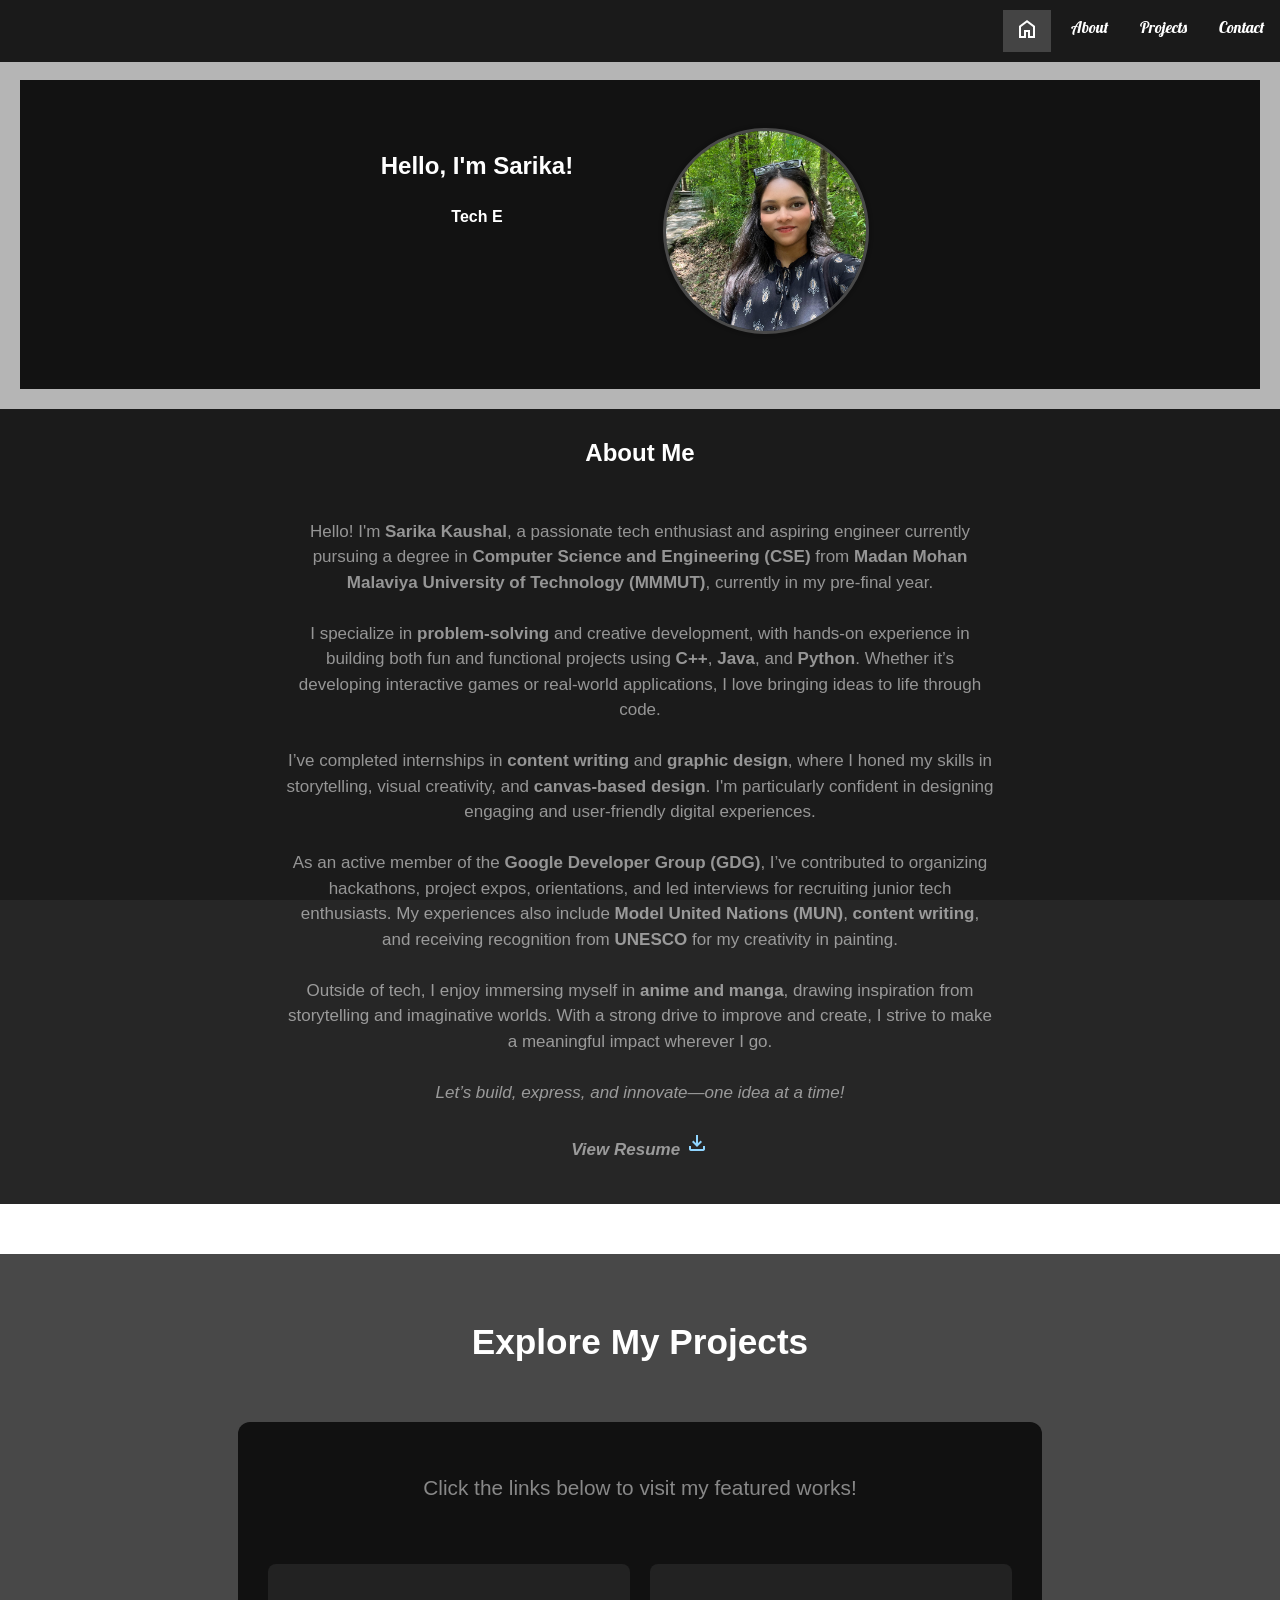
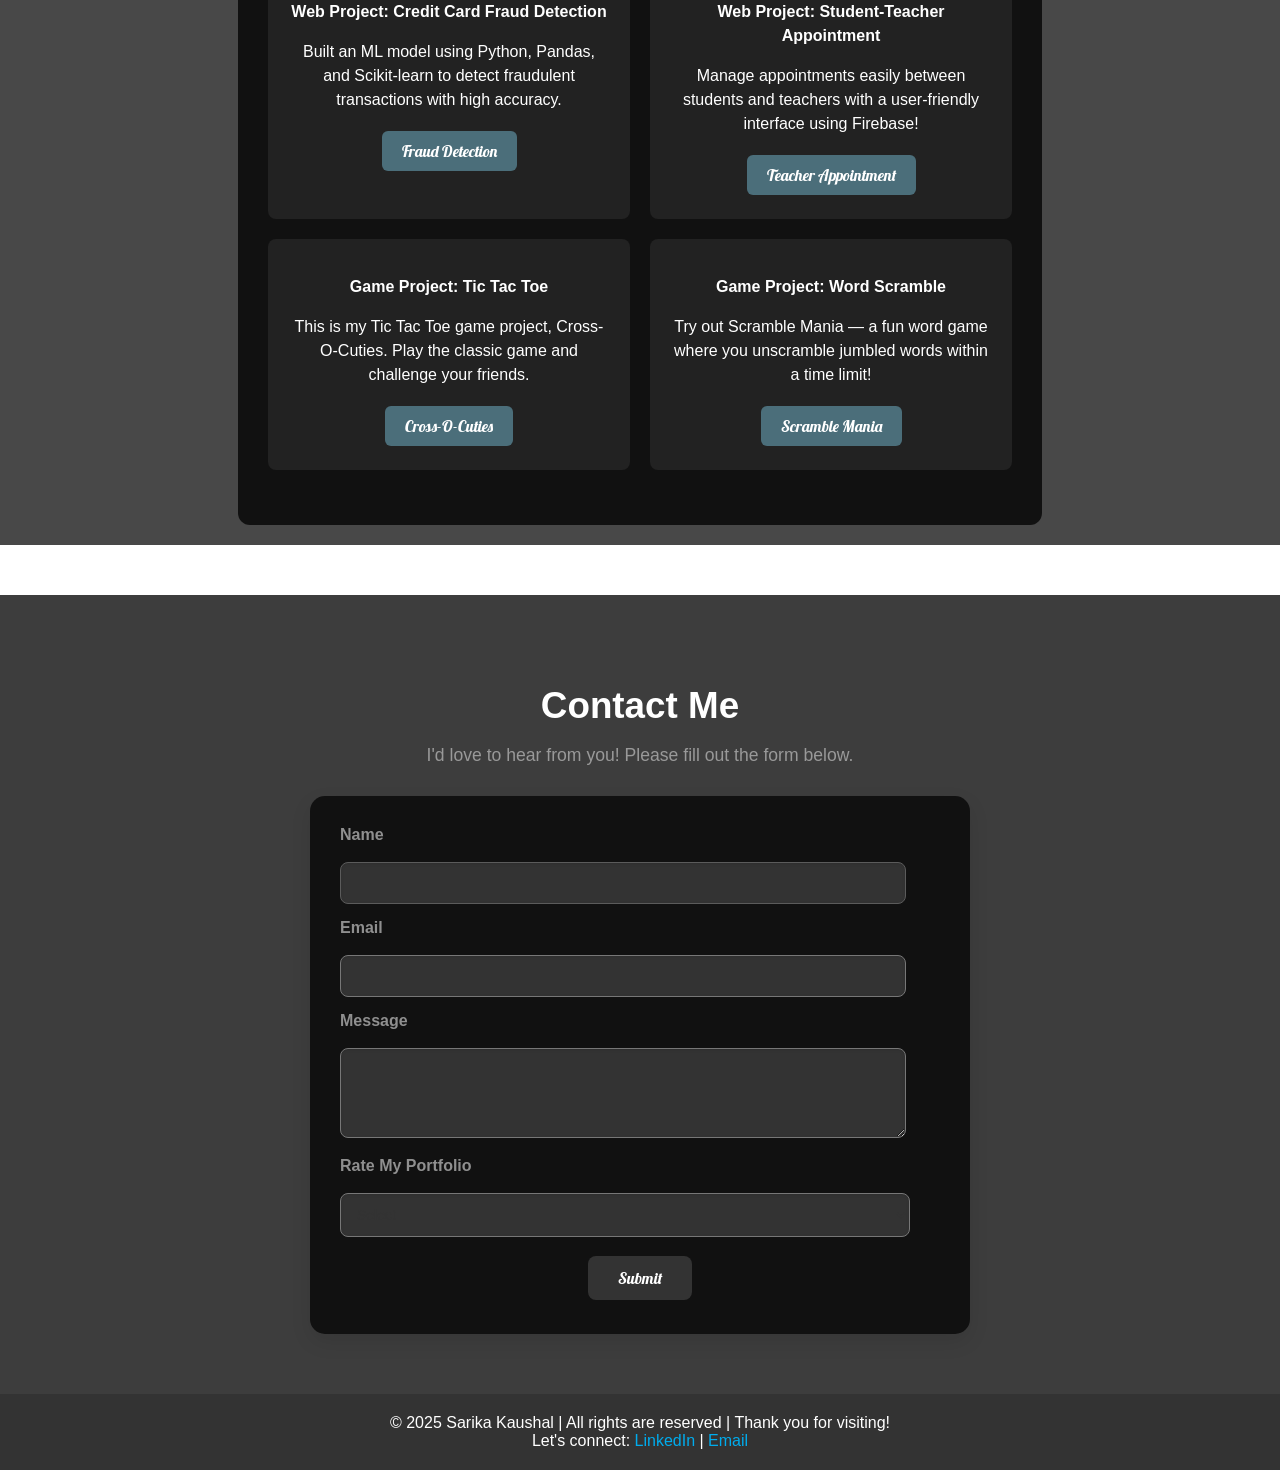
==== index.html @ 1e90e8bd "Add files via upload" ====
<!DOCTYPE html>
<html lang="en">
<head>
    <meta charset="UTF-8">
    <meta name="viewport" content="width=device-width, initial-scale=1.0">
    <title>Portfolio✨</title>
    <link href="https://fonts.googleapis.com/css2?family=Lobster&display=swap" rel="stylesheet">
<link href="https://fonts.googleapis.com/css2?family=Material+Symbols+Outlined" rel="stylesheet" />

<link rel="stylesheet" href="style.css">
   
       </head>
<body>
    <!-- Loading Screen -->
    <div class="loading-screen" id="loadingScreen">
        <div class="logo"></div>
        <div class="loading-text">Loading</div>
    </div>
    </div>

    
<nav class="navbar">
  <a href="#contact-section">Contact</a>
   <a href="#foood-section">Projects</a>
  <a href="#about-section">About</a>
    <a href="#hero" class="active" onclick="goHome()"><span class="material-symbols-outlined">
home
</span></a>
</nav>

    <!-- Content -->
 <div id="content" >
<section id="hero">

  <div class="hero-content">
    <div class="hero-text">
<center>
     <h1 id="typewriter-title"></h1>
<h4 id="typewriter-desc"></h4>    </div>
      </div>
 <div class="profile-pic" style="margin-left: 90px;">
<div class="zoom-image-container">
      <img src="/profilepic.jpg"alt="Sarika's Photo">
    </div>
</div>
</section>

</div>



<section id="about-section">
  <br>
<center>
 
    <div>
        <h1 style="color: white;">About Me</h1>
<div class="about-container">
<center>
<p>
 Hello! I'm <strong>Sarika Kaushal</strong>, a passionate tech enthusiast and aspiring engineer currently pursuing a degree in <strong>Computer Science and Engineering (CSE)</strong> from <strong>Madan Mohan Malaviya University of Technology (MMMUT)</strong>, currently in my pre-final year.


  <br><br>
  I specialize in <strong>problem-solving</strong> and creative development, with hands-on experience in building both fun and functional projects using <strong>C++</strong>, <strong>Java</strong>, and <strong>Python</strong>. Whether it’s developing interactive games or real-world applications, I love bringing ideas to life through code.

  <br><br>
  I’ve completed internships in <strong>content writing</strong> and <strong>graphic design</strong>, where I honed my skills in storytelling, visual creativity, and <strong>canvas-based design</strong>. I'm particularly confident in designing engaging and user-friendly digital experiences.

   <br><br>
  As an active member of the <strong>Google Developer Group (GDG)</strong>, I’ve contributed to organizing hackathons, project expos, orientations, and led interviews for recruiting junior tech enthusiasts. My experiences also include <strong>Model United Nations (MUN)</strong>, <strong>content writing</strong>, and receiving recognition from <strong>UNESCO</strong> for my creativity in painting.  <br><br>
  Outside of tech, I enjoy immersing myself in <strong>anime and manga</strong>, drawing inspiration from storytelling and imaginative worlds. With a strong drive to improve and create, I strive to make a meaningful impact wherever I go.

  <br><br>
  <em>Let’s build, express, and innovate—one idea at a time!</em>
<br><br>
<em><b>View Resume</b>
<a href="https://drive.google.com/file/d/1D8HTVLZp0L1MIfEk9v_VzZuxheF3FULo/view?usp=sharing" >
  <span class="material-symbols-outlined" style="cursor: pointer; color:#90D5FF;">download</span>
</a>
</center>
</em>


</a>

</p>
</div>

    </div>
</section>              
    </center>
   

<section id="foood-section">
<br>
<h1 style="font-size: 2.2em; margin-bottom: 20px; color: white;">Explore My Projects</h1>
<center>
<div id="content" style="background-color: #111; padding: 30px; text-align: center; color: white; border-radius: 12px; width:60%;">
  
  <p style="font-size: 1.3em; margin-bottom: 30px; color:#888">Click the links below to visit my featured works!</p>

<div style="display: flex; justify-content: space-between; gap: 20px; margin-bottom: 25px;">

<div style="display: flex; gap: 20px; justify-content: center; flex-wrap: wrap; margin-top: 30px;">

    <div class="project-card">
  <p style="font-weight: bold;">Web Project: Credit Card Fraud Detection</p>
  <p style="margin-bottom: 15px;">Built an ML model using Python, Pandas, and Scikit-learn to detect fraudulent transactions with high accuracy.</p>
  <button onclick="window.open('https://github.com/Sarika191/creditcard_fraud_detection','_blank');"
          class="project-button">
    Fraud Detection
  </button>
</div>
    
    <div class="project-card">
  <p style="font-weight: bold;">Web Project: Student-Teacher Appointment</p>
  <p style="margin-bottom: 15px;">Manage appointments easily between students and teachers with a user-friendly interface using Firebase!</p>
  <button onclick="window.open('https://github.com/Sarika191/Teacher_student_appointment_portal','_blank');"
          class="project-button">
    Teacher Appointment
  </button>
</div>


<div class="project-card">
  <p style="font-weight: bold;">Game Project: Tic Tac Toe</p>
  <p style="margin-bottom: 15px;">This is my Tic Tac Toe game project, Cross-O-Cuties. Play the classic game and challenge your friends.</p>
  <button onclick="window.open('https://github.com/Sarika191/Cross-O-Cuties','_blank');"
          class="project-button">
    Cross-O-Cuties
  </button>
</div>
    
<div class="project-card center-card">
  <p style="font-weight: bold;">Game Project: Word Scramble</p>
  <p style="margin-bottom: 15px;">Try out Scramble Mania — a fun word game where you unscramble jumbled words within a time limit!</p>
  <button onclick="window.open('https://github.com/Sarika191/ScrambleMania','_blank');"
          class="project-button">
    Scramble Mania
  </button>
</div>





</div>


</section>
</center>
</div>

<section id="contact-section" style="
           margin-top: 50px;
            padding: 20px;
            background-color: rgba(9, 9, 9, 0.79);
    background: linear-gradient(135deg);
    padding: 60px 20px;
    text-align: center;
    font-family: 'Segoe UI', sans-serif;
    transition: background 0.3s ease;
">
  <h1 style="color: white;font-size: 2.3rem; margin-bottom: 10px;">Contact Me</h1>
  
  <p style="font-size: 1.1rem; color: #999; margin-bottom: 30px;">
    I'd love to hear from you! Please fill out the form below.
  </p>

  <form onsubmit="handleSubmit(event)" style="
      max-width: 600px;
      margin: auto;
      text-align: left;
      background-color: #111;
      padding: 30px;
      border-radius: 15px;
      box-shadow: 0 8px 20px rgba(0, 0, 0, 0.1);
      transition: box-shadow 0.3s ease;
    " 
    onmouseover="this.style.boxShadow='0 10px 25px rgba(0,0,0,0.2)'"
    onmouseout="this.style.boxShadow='0 8px 20px rgba(0,0,0,0.1)'"
  >
    <label style="font-weight: bold;">Name</label><br><br>
    <input type="text" name="name" required style="
       width: 90%;
    padding: 12px;
    margin-bottom: 15px;
    border: 1px solid #5b5b5b;
    border-radius: 8px;
    resize: vertical;
    background-color: #333;
    color: #333;
    font-size: 14px;
    transition: all 0.3s ease;
    box-shadow: inset 0 1px 3px rgba(0,0,0,0.1);
" onfocus="this.style.borderColor='#555'; this.style.backgroundColor='#fffbe6';" 
   onblur="this.style.borderColor='#ccc'; this.style.backgroundColor='#777'; "><br>

    <label style="font-weight: bold;">Email</label><br><br>
    <input type="email" name="email" required style="
     width: 90%;
    padding: 12px;
    margin-bottom: 15px;
    border: 1px solid #777;
    border-radius: 8px;
    resize: vertical;
    background-color: #333;
    color: #333;
    font-size: 14px;
    transition: all 0.3s ease;
    box-shadow: inset 0 1px 3px rgba(0,0,0,0.1);
" onfocus="this.style.borderColor='#555'; this.style.backgroundColor='#fffbe6';" 
   onblur="this.style.borderColor='#ccc'; this.style.backgroundColor='#777'; "><br>

 <label for="message" style="font-weight: bold;">Message</label><br><br>
<textarea name="message" id="message" rows="4" required style="
    width: 90%;
    padding: 12px;
    margin-bottom: 15px;
    border: 1px solid #777;
    border-radius: 8px;
    resize: vertical;
    background-color: #333;
    color: #333;
    font-size: 14px;
    transition: all 0.3s ease;
    box-shadow: inset 0 1px 3px rgba(0,0,0,0.1);
" onfocus="this.style.borderColor='#555'; this.style.backgroundColor='#fffbe6';" 
   onblur="this.style.borderColor='#ccc'; this.style.backgroundColor='#777'; "></textarea><br>


    <label style="font-weight: bold;">Rate My Portfolio</label><br><br>
    <select name="rating" required style="
width: 95%;
    padding: 12px;
    margin-bottom: 15px;
    border: 1px solid #777;
    border-radius: 8px;
    resize: vertical;
    background-color: #333;
    color: #333;
    font-size: 14px;
    transition: all 0.3s ease;
    box-shadow: inset 0 1px 3px rgba(0,0,0,0.1);
" onfocus="this.style.borderColor='#555'; this.style.backgroundColor='#fffbe6';" 
   onblur="this.style.borderColor='#ccc'; this.style.backgroundColor='#777'; ">
      <option value="" disabled selected>Select</option>
      <option>Excellent</option>
      <option>Good</option>
      <option>Average</option>
      <option>Needs Improvement</option>
    </select><br>
<center>
    <button type="submit" style="
        padding: 12px 30px;
        border: none;
        background-color: #333;
        color: white;
        border-radius: 8px;
        cursor: pointer;
        font-size: 1rem;
        transition: background-color 0.3s ease, transform 0.2s ease;
    " onmouseover="this.style.backgroundColor='#555'; this.style.transform='scale(1.05)'" onmouseout="this.style.backgroundColor='#333'; this.style.transform='scale(1)'">
      Submit
    </button>
  
</center>
  </form>
</section>
  
          <footer style="text-align: center; padding: 20px; background-color: #333; color: white;">
    © 2025 Sarika Kaushal | All rights are reserved | Thank you for visiting!
    <br>
    Let's connect:
    <a href="https://www.linkedin.com/in/sarika-kaushal-192a92283" target="_blank" style="color: #00aced; text-decoration: none;">LinkedIn</a> |
    <a href="https://mail.google.com/mail/?view=cm&to=sarika99770@gmail.com" target="_blank" style="color: #00aced; text-decoration: none;">
  Email 
</a>


</footer>
        
   <script src="script.js">   </script>
</body>
</html>
---- style.css ----
body {
font-family: 'Segoe UI', sans-serif;

  margin: 0;
  padding: 0;
  color: #fff8;
  height: 100vh;
  overflow: auto;
  position: relative;
}

/* Background image using a pseudo-element */
body::before {
  content: "";
  position: fixed;
  top: 0;
  left: 0;
  height: 100%;
  width: 100%;
  background-image: url('https://images.wallpaperscraft.com/image/single/laptop_keyboard_glow_181211_3840x2160.jpg');
  background-size: cover;
  background-repeat: no-repeat;
  background-position: center;
  background-color: rgba(0, 0, 0, 0.29); 
  background-blend-mode: darken;
  z-index: -1; /* Send it behind everything */
}


 .logo-container {
  display: flex;
  justify-content: center;
  align-items: center;
  flex-direction: column;
}

.logo {
  position: relative;
  width: 60px;
  height: 60px;
  border-radius: 50%;
  background: linear-gradient(32deg, #ff5c82, #a12711);
  animation: rotate 3s linear infinite;
  display: flex;
  justify-content: center;
  align-items: center;
  overflow: hidden;
}

.logo::before {
  content: '';
  position: absolute;
  top: 50%;
  left: 50%;
  transform: translate(-50%, -50%);
  width: 50px;
  height: 50px;
  border-radius: 50%;
  background-color: #000;
  animation: pulse 2s infinite;
   
}


    @keyframes rotate {
        0% {
            transform: rotate(0deg);
        }
        100% {
            transform: rotate(360deg);
        }
    }

    @keyframes pulse {
        0%, 100% {
            transform: translate(-50%, -50%) scale(1);
            opacity: 1;
        }
        50% {
            transform: translate(-50%, -50%) scale(1.1);
            opacity: 0.8;
        }
    }
               .navbar {
            font-family: 'Lobster', cursive;
            background-color: #1a1a1a;
            overflow: hidden;
            position: fixed;
            top: 0;
            width: 100%;
            z-index: 9;
            padding: 10px 0;
            ;
        }

        .navbar a {
            float: right;
            display: block;
            color:white ;
            text-align: center;
            padding: 7px 12px;
            margin: 0 4px;
            text-decoration: none ;
        }

        .navbar a:hover {
            background-color: #ddd;
            color: black;
        }

        .navbar a.active {
            background-color: #444;
            color: white;
        }

        #content {
            padding: 20px;
            font-size: 16px;
            opacity: 0;
            animation: fadeIn 3s forwards, slideUp 1.5s forwards;
            animation-delay: 0.5s;
            max-width: 1490px;
            text-align: justify;
            line-height: 1.5;
            margin-top: 60px;
            flex-grow: 1;
            overflow-y: auto;
        }

        @keyframes fadeIn {
            0% { opacity: 0; }
            100% { opacity: 1; }
        }

        @keyframes slideUp {
            0% { transform: translateY(50px); opacity: 0; }
            100% { transform: translateY(0); opacity: 1; }
        }
 .loading-screen {
             position: fixed;
  width: 100%;
  height: 100%;
  background: rgba(0, 0, 0, 0.8);
  z-index: 1000;
  display: flex;
  justify-content: center;
  align-items: center;
  flex-direction: column;
  padding: 20px;
  box-sizing: border-box;
        }

        .loading-text {
         position: absolute;
  font-family: 'Lobster', cursive;
  font-size: 0.75rem;
  color: #ff4b2b;
  text-align: center;
  max-width: 70%;
  word-wrap: break-word;
  z-index: 2;
  pointer-events: none;
        }
        
     

.hidden-tab {
            display: none; /* Initially hidden */
            padding: 20px;
            margin-top: 20px;
            background: #ff416c;
            color: white;
            border-radius: 10px;
        }

        .hidden-tab.active {
            display: block; /* Show when active */
        }


  button {
      background-color:#5a7c8a ; /* Green background */
      border: none;             /* Remove borders */
      color: white;             /* White text */
      padding: 12px 20px;       /* Add padding */
      text-align: center;       /* Center text */
      text-decoration: none;    /* Remove underline */
      display: inline-block;
      font-family: 'Lobster', cursive;    /* Inline-block for layout */
      font-size: 16px;          /* Font size */
      margin: 4px 2px;          /* Margin around button */
      cursor: pointer;          /* Pointer cursor on hover */
      border-radius: 8px;       /* Rounded corners */
      transition: background-color 0.3s ease; /* Smooth hover effect */

    }

    button:hover {
      background-color:  #222; /* Darker green on hover */
    }
html {
            scroll-behavior: smooth;
        }
#hero {
  background: rgba(0, 0, 0, 0.9);
  color: white;
  padding: 3rem 1rem;
  display: flex;
  justify-content: center;
}

#hero-content {
  display: flex;
  align-items: center;
  gap: 2rem;
  flex-wrap: wrap;
  text-align: left;
  max-width: 900px;
}

#hero-text {
  flex: 1;
}


 #foood-section {
            margin-top: 50px;
            padding: 20px;
            background-color: rgba(9, 9, 9, 0.74);
            text-align: center;
        }

html {
            scroll-behavior: smooth;
        }
 .profile-pic img {
      width: 200px;
      height: 200px;
      object-fit: cover;
      border-radius: 50%;
      border: 3px solid rgba(128, 128, 128, 0.5);
      box-shadow: 0 0 10px rgba(0, 0, 0, 0.3);
      margin-right: 30px;
    }
#about-section {
            display: flex;
            align-items: center;
            background-color: rgba(0, 0, 0, 0.85);
            padding: 10px;

        }
        
        #about-section div {
            max-width: 75%;
        }
  
 .about-container {
    max-width: 1000px;
    margin: 0 auto;        
    padding: 15px;
    text-align: justify;   
    line-height: 1.5;       
    font-size: 17px;
    font-align:center;
}
 .project-card {
    flex: 1;
    min-width: 280px;
    padding: 20px;
    border-radius: 8px;
    background-color: #222;
    color: white;
    transition: transform 0.3s ease, box-shadow 0.3s ease;
  }

  .project-card:hover {
    transform: scale(0.97); /* Zoom out effect */
    box-shadow: 0 0 10px rgba(255, 255, 255, 0.1);
  }

  .project-button {
    padding: 10px 20px;
    background-color: #4b6e7a;
    color: white;
    border: none;
    border-radius: 6px;
    cursor: pointer;
    transition: background-color 0.3s;
  }

  .project-button:hover {
    background-color: #5c8190;
  }
/* Responsive Fixes for All Devices */
@media (max-width: 1024px) {
  #hero-content, #about-section, .about-container {
    flex-direction: column;
    text-align: center;
  }

  .profile-pic img {
    margin: 0 auto 20px;
  }

  #hero-text {
    text-align: center;
  }

  .logo-container {
    top: 40%;
  }
}

@media (max-width: 768px) {
 

  .project-card {
    min-width: 90%;
  }

  #about-section {
    flex-direction: column;
    padding: 20px;
  }

  .about-container {
    font-size: 16px;
    padding: 10px;
  }

  .profile-pic img {
    width: 150px;
    height: 150px;
  }

  .loading-text {
    font-size: 0.8em;
    width: auto;
  }
}

@media (max-width: 480px) {
  #hero {
    padding: 2rem 1rem;
  }

  .logo {
    width: 45px;
    height: 45px;
  }

  .logo::before {
    width: 38px;
    height: 38px;
  }

  button, .project-button {
    width: 100%;
    font-size: 15px;
  }

  #content {
    padding: 10px;
    font-size: 14px;
  }

  .center-card {
  width: 50%;
  margin: 20px auto;
  text-align: center;
}

}
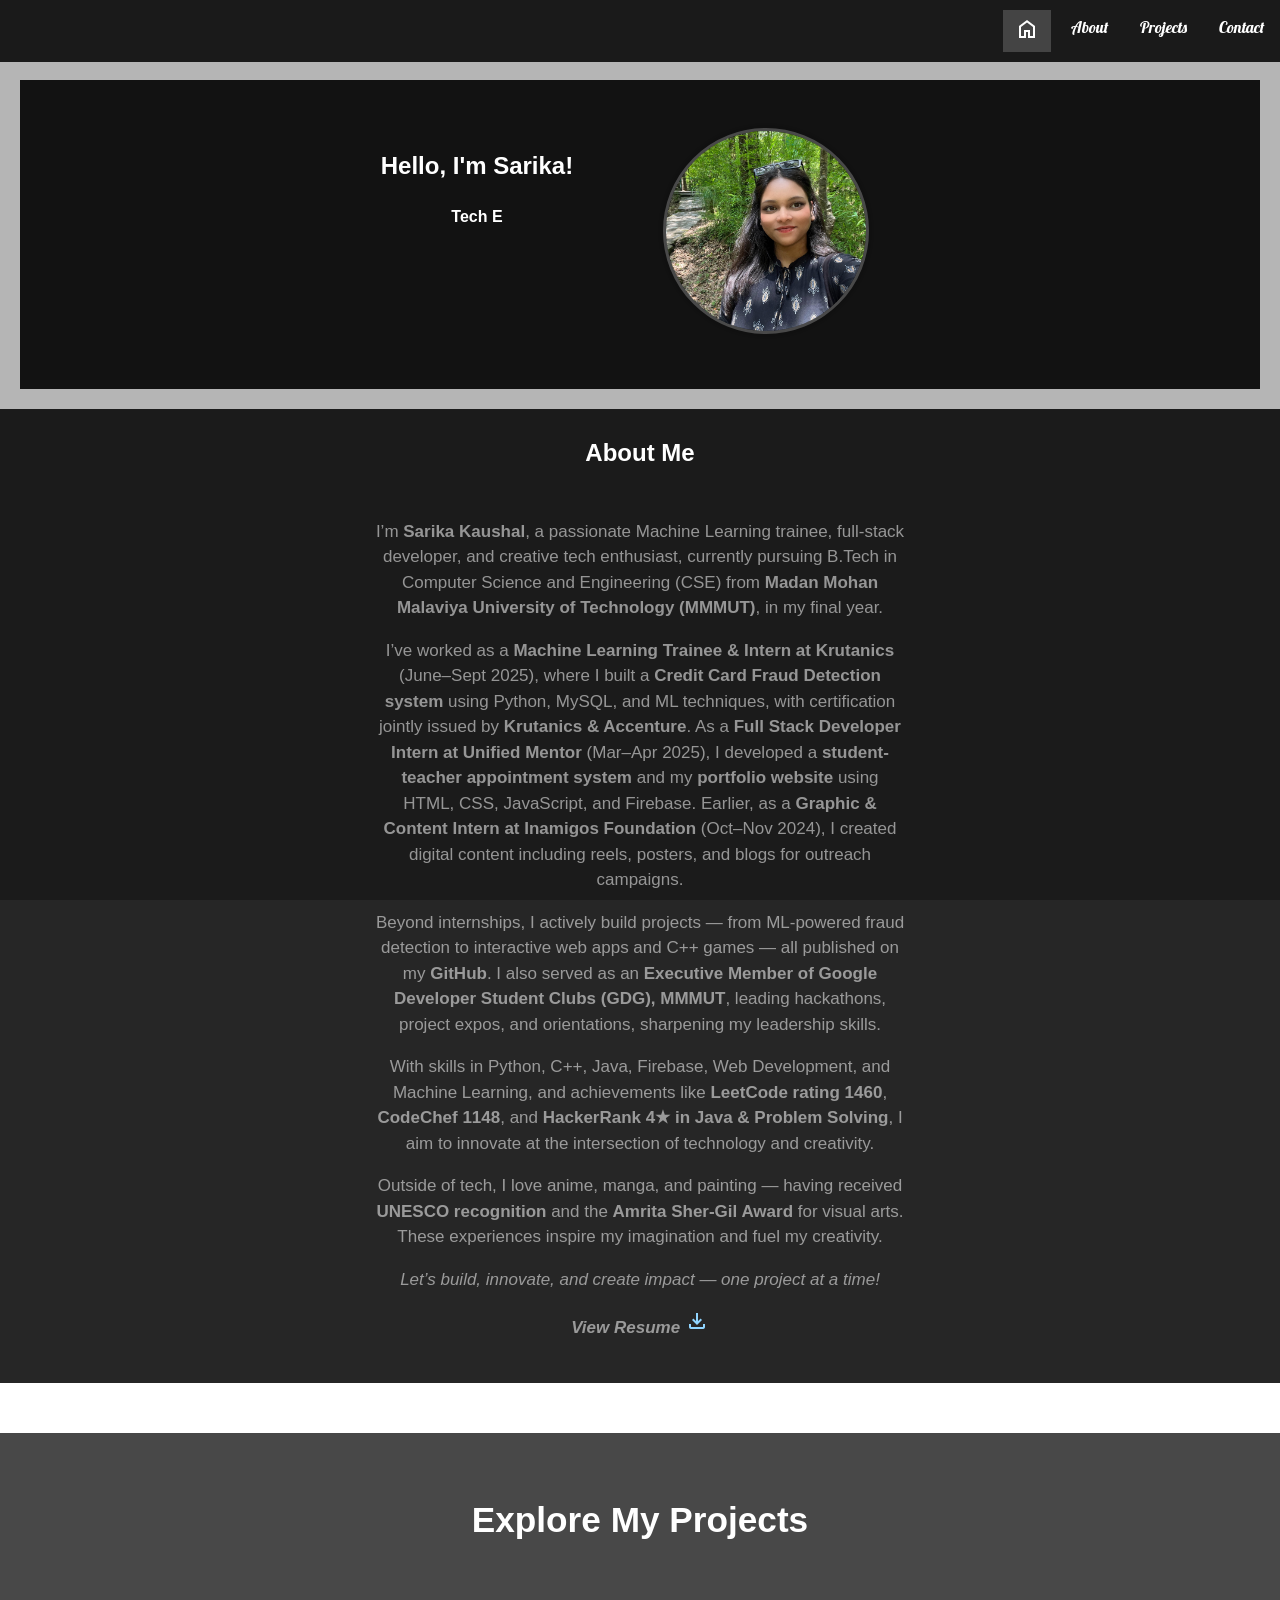
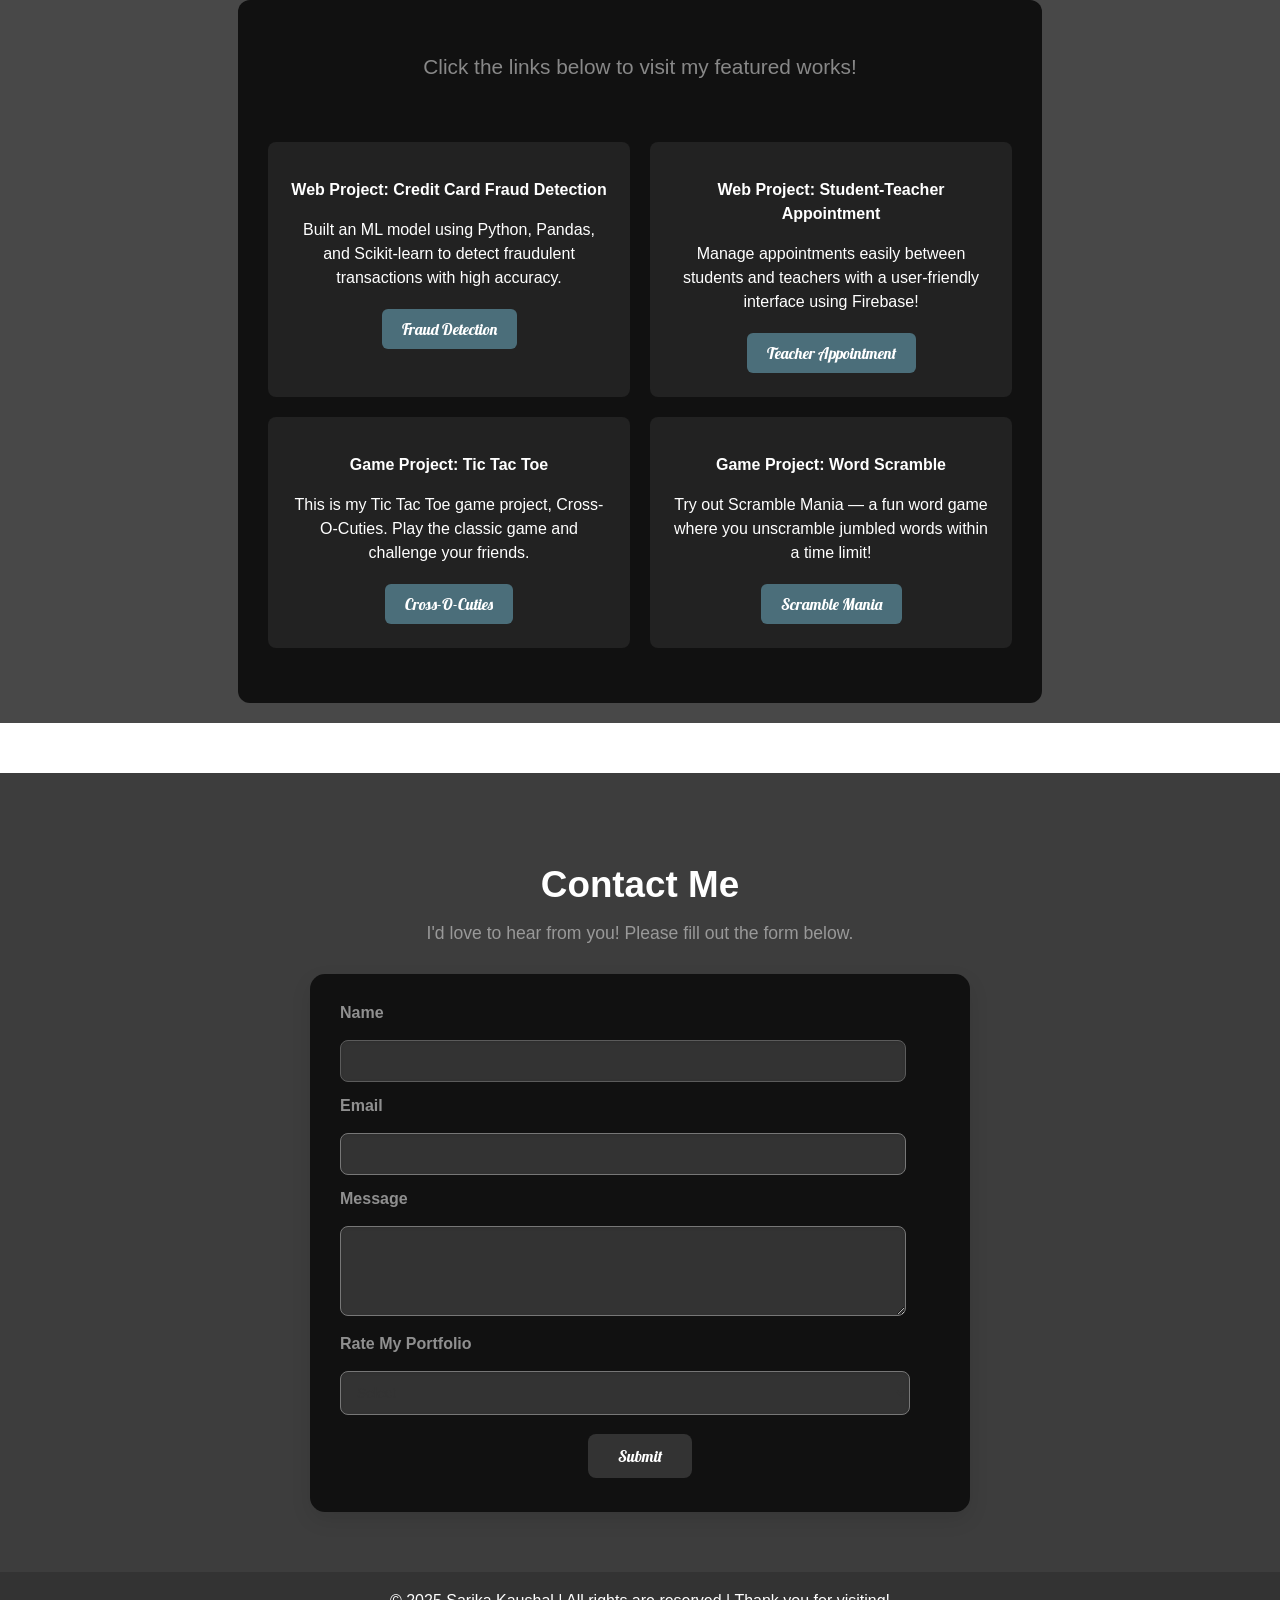
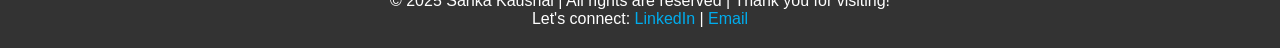
==== commit f75003e8: "index.html" ====
--- a/index.html
+++ b/index.html
@@ -58,28 +58,37 @@
         <h1 style="color: white;">About Me</h1>
 <div class="about-container">
 <center>
-<p>
- Hello! I'm <strong>Sarika Kaushal</strong>, a passionate tech enthusiast and aspiring engineer currently pursuing a degree in <strong>Computer Science and Engineering (CSE)</strong> from <strong>Madan Mohan Malaviya University of Technology (MMMUT)</strong>, currently in my pre-final year.
-
-
-  <br><br>
-  I specialize in <strong>problem-solving</strong> and creative development, with hands-on experience in building both fun and functional projects using <strong>C++</strong>, <strong>Java</strong>, and <strong>Python</strong>. Whether it’s developing interactive games or real-world applications, I love bringing ideas to life through code.
-
-  <br><br>
-  I’ve completed internships in <strong>content writing</strong> and <strong>graphic design</strong>, where I honed my skills in storytelling, visual creativity, and <strong>canvas-based design</strong>. I'm particularly confident in designing engaging and user-friendly digital experiences.
-
-   <br><br>
-  As an active member of the <strong>Google Developer Group (GDG)</strong>, I’ve contributed to organizing hackathons, project expos, orientations, and led interviews for recruiting junior tech enthusiasts. My experiences also include <strong>Model United Nations (MUN)</strong>, <strong>content writing</strong>, and receiving recognition from <strong>UNESCO</strong> for my creativity in painting.  <br><br>
-  Outside of tech, I enjoy immersing myself in <strong>anime and manga</strong>, drawing inspiration from storytelling and imaginative worlds. With a strong drive to improve and create, I strive to make a meaningful impact wherever I go.
-
-  <br><br>
-  <em>Let’s build, express, and innovate—one idea at a time!</em>
-<br><br>
+<div>
+<p>
+  I’m <strong>Sarika Kaushal</strong>, a passionate Machine Learning trainee, full-stack developer, and creative tech enthusiast, currently pursuing B.Tech in Computer Science and Engineering (CSE) from <strong>Madan Mohan Malaviya University of Technology (MMMUT)</strong>, in my final year.
+</p>
+
+<p>
+  I’ve worked as a <strong>Machine Learning Trainee & Intern at Krutanics</strong> (June–Sept 2025), where I built a <strong>Credit Card Fraud Detection system</strong> using Python, MySQL, and ML techniques, with certification jointly issued by <strong>Krutanics & Accenture</strong>.  
+  As a <strong>Full Stack Developer Intern at Unified Mentor</strong> (Mar–Apr 2025), I developed a <strong>student-teacher appointment system</strong> and my <strong>portfolio website</strong> using HTML, CSS, JavaScript, and Firebase.  
+  Earlier, as a <strong>Graphic & Content Intern at Inamigos Foundation</strong> (Oct–Nov 2024), I created digital content including reels, posters, and blogs for outreach campaigns.
+</p>
+
+<p>
+  Beyond internships, I actively build projects — from ML-powered fraud detection to interactive web apps and C++ games — all published on my <strong>GitHub</strong>.  
+  I also served as an <strong>Executive Member of Google Developer Student Clubs (GDG), MMMUT</strong>, leading hackathons, project expos, and orientations, sharpening my leadership skills.
+</p>
+
+<p>
+  With skills in Python, C++, Java, Firebase, Web Development, and Machine Learning, and achievements like <strong>LeetCode rating 1460</strong>, <strong>CodeChef 1148</strong>, and <strong>HackerRank 4★ in Java & Problem Solving</strong>, I aim to innovate at the intersection of technology and creativity.
+</p>
+
+<p>
+  Outside of tech, I love anime, manga, and painting — having received <strong>UNESCO recognition</strong> and the <strong>Amrita Sher-Gil Award</strong> for visual arts. These experiences inspire my imagination and fuel my creativity.
+</p>
+
+<p><em>Let’s build, innovate, and create impact — one project at a time!</em></p>
+
 <em><b>View Resume</b>
 <a href="https://drive.google.com/file/d/1D8HTVLZp0L1MIfEk9v_VzZuxheF3FULo/view?usp=sharing" >
   <span class="material-symbols-outlined" style="cursor: pointer; color:#90D5FF;">download</span>
 </a>
-</center>
+</center> 
 </em>
 
 
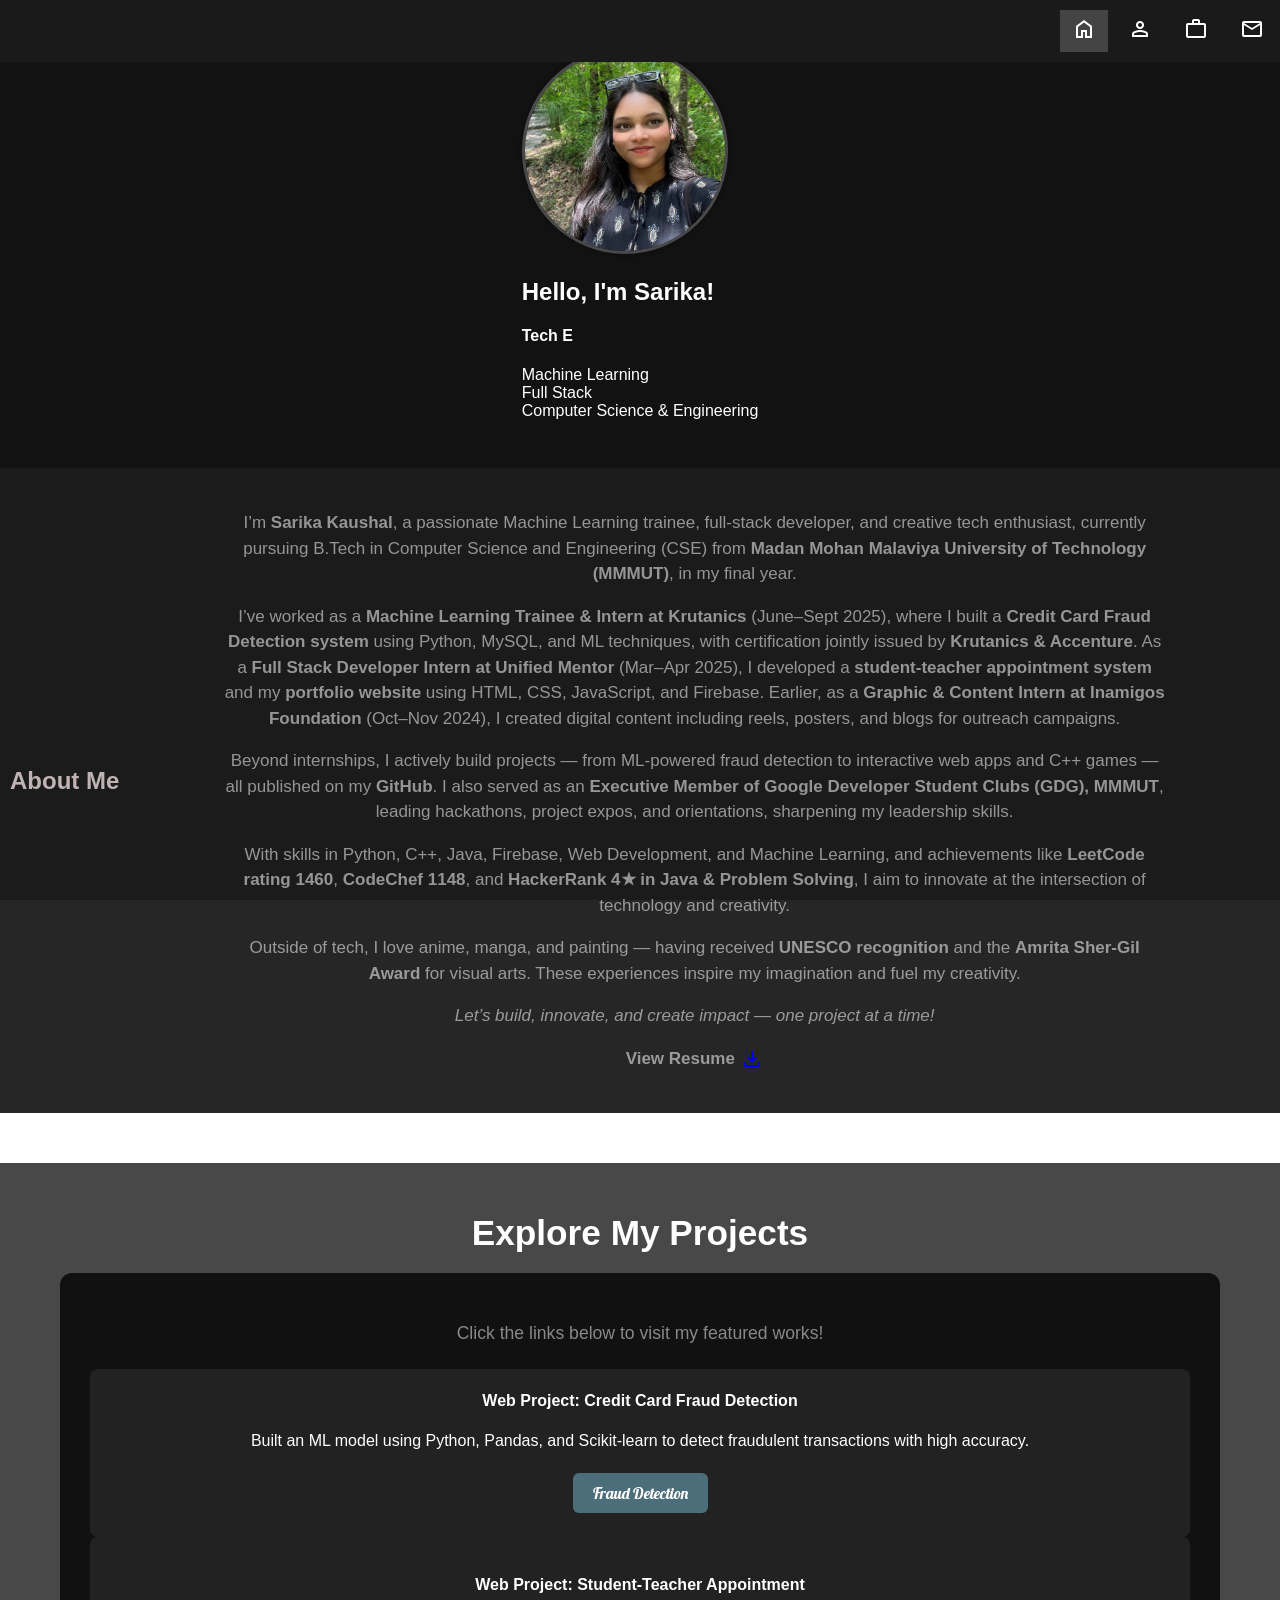
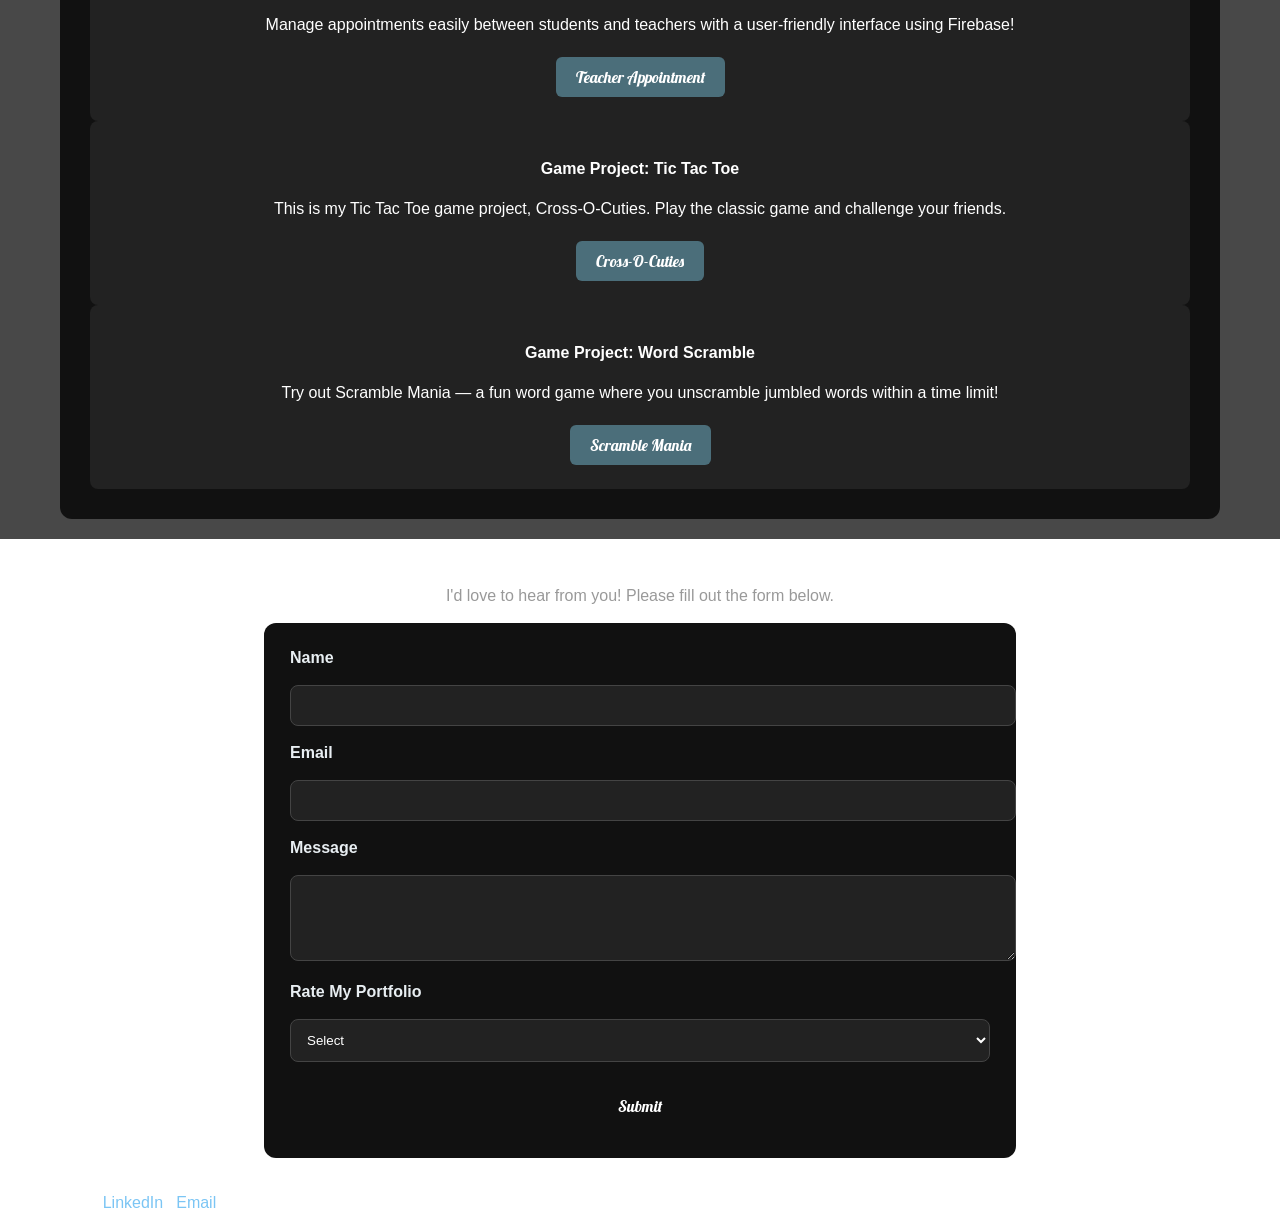
==== commit c0c6dbc4: "index.html" ====
--- a/index.html
+++ b/index.html
@@ -1,297 +1,186 @@
-
-<!DOCTYPE html>
+<!doctype html>
 <html lang="en">
 <head>
-    <meta charset="UTF-8">
-    <meta name="viewport" content="width=device-width, initial-scale=1.0">
-    <title>Portfolio✨</title>
-    <link href="https://fonts.googleapis.com/css2?family=Lobster&display=swap" rel="stylesheet">
-<link href="https://fonts.googleapis.com/css2?family=Material+Symbols+Outlined" rel="stylesheet" />
+  <meta charset="utf-8" />
+  <meta name="viewport" content="width=device-width,initial-scale=1" />
+  <title>Portfolio — Sarika Kaushal</title>
+  <link href="https://fonts.googleapis.com/css2?family=Lobster&family=Inter:wght@300;400;600;700&display=swap" rel="stylesheet">
+  <link href="https://fonts.googleapis.com/css2?family=Material+Symbols+Outlined" rel="stylesheet" />
+  <link rel="stylesheet" href="style.css">
+  
+</head>
+<body>
 
-<link rel="stylesheet" href="style.css">
-   
-       </head>
-<body>
-    <!-- Loading Screen -->
-    <div class="loading-screen" id="loadingScreen">
-        <div class="logo"></div>
-        <div class="loading-text">Loading</div>
-    </div>
-    </div>
+  <div class="loading-screen" id="loadingScreen" aria-hidden="false">
+    <div class="logo" role="img" aria-label="logo"></div>
+    <div class="loading-text">Loading</div>
+  </div>
 
-    
-<nav class="navbar">
-  <a href="#contact-section">Contact</a>
-   <a href="#foood-section">Projects</a>
-  <a href="#about-section">About</a>
-    <a href="#hero" class="active" onclick="goHome()"><span class="material-symbols-outlined">
-home
-</span></a>
-</nav>
+  <nav class="navbar" aria-label="Main navigation">
+    <a href="#contact-section" data-target="contact-section" title="Contact">
+      <span class="material-symbols-outlined">mail</span>
+    </a>
+    <a href="#foood-section" data-target="foood-section" title="Projects">
+      <span class="material-symbols-outlined">work</span>
+    </a>
+    <a href="#about-section" data-target="about-section" title="About">
+      <span class="material-symbols-outlined">person</span>
+    </a>
+    <a href="#hero" class="active" data-target="hero" title="Home" onclick="goHome()">
+      <span class="material-symbols-outlined">home</span>
+    </a>
+  </nav>
 
-    <!-- Content -->
- <div id="content" >
-<section id="hero">
-
-  <div class="hero-content">
-    <div class="hero-text">
-<center>
-     <h1 id="typewriter-title"></h1>
-<h4 id="typewriter-desc"></h4>    </div>
-      </div>
- <div class="profile-pic" style="margin-left: 90px;">
-<div class="zoom-image-container">
-      <img src="/profilepic.jpg"alt="Sarika's Photo">
-    </div>
-</div>
-</section>
-
-</div>
+  <main id="main">
 
 
+    <section id="hero" aria-labelledby="typewriter-title">
+      <div class="hero-inner">
 
-<section id="about-section">
-  <br>
-<center>
- 
-    <div>
-        <h1 style="color: white;">About Me</h1>
-<div class="about-container">
-<center>
-<div>
-<p>
-  I’m <strong>Sarika Kaushal</strong>, a passionate Machine Learning trainee, full-stack developer, and creative tech enthusiast, currently pursuing B.Tech in Computer Science and Engineering (CSE) from <strong>Madan Mohan Malaviya University of Technology (MMMUT)</strong>, in my final year.
-</p>
+        <div class="profile-col">
+          <div class="profile-pic" id="profileWrap">
+            
+            <img id="profileImage"
+                 src="/profilepicture.jpg"
+                 alt="Sarika Kaushal — profile">
+          </div>
+        </div>
 
-<p>
-  I’ve worked as a <strong>Machine Learning Trainee & Intern at Krutanics</strong> (June–Sept 2025), where I built a <strong>Credit Card Fraud Detection system</strong> using Python, MySQL, and ML techniques, with certification jointly issued by <strong>Krutanics & Accenture</strong>.  
-  As a <strong>Full Stack Developer Intern at Unified Mentor</strong> (Mar–Apr 2025), I developed a <strong>student-teacher appointment system</strong> and my <strong>portfolio website</strong> using HTML, CSS, JavaScript, and Firebase.  
-  Earlier, as a <strong>Graphic & Content Intern at Inamigos Foundation</strong> (Oct–Nov 2024), I created digital content including reels, posters, and blogs for outreach campaigns.
-</p>
+        <div class="hero-col">
+          <h1 id="typewriter-title" aria-live="polite"></h1>
+          <h4 id="typewriter-desc" aria-live="polite"></h4>
 
-<p>
-  Beyond internships, I actively build projects — from ML-powered fraud detection to interactive web apps and C++ games — all published on my <strong>GitHub</strong>.  
-  I also served as an <strong>Executive Member of Google Developer Student Clubs (GDG), MMMUT</strong>, leading hackathons, project expos, and orientations, sharpening my leadership skills.
-</p>
+          <div class="hero-meta" aria-hidden="true">
+            <div class="pill">Machine Learning</div>
+            <div class="pill">Full Stack</div>
+            <div class="pill">Computer Science & Engineering</div>
+          </div>
+        </div>
 
-<p>
-  With skills in Python, C++, Java, Firebase, Web Development, and Machine Learning, and achievements like <strong>LeetCode rating 1460</strong>, <strong>CodeChef 1148</strong>, and <strong>HackerRank 4★ in Java & Problem Solving</strong>, I aim to innovate at the intersection of technology and creativity.
-</p>
-
-<p>
-  Outside of tech, I love anime, manga, and painting — having received <strong>UNESCO recognition</strong> and the <strong>Amrita Sher-Gil Award</strong> for visual arts. These experiences inspire my imagination and fuel my creativity.
-</p>
-
-<p><em>Let’s build, innovate, and create impact — one project at a time!</em></p>
-
-<em><b>View Resume</b>
-<a href="https://drive.google.com/file/d/1D8HTVLZp0L1MIfEk9v_VzZuxheF3FULo/view?usp=sharing" >
-  <span class="material-symbols-outlined" style="cursor: pointer; color:#90D5FF;">download</span>
-</a>
-</center> 
-</em>
+      </div>
+    </section>
 
 
-</a>
+    <section id="about-section">
+      
+      <div style="text-align:center;">
+        <h1 style="color: rgb(191, 179, 179); margin-top:0;">About Me</h1>
+      </div>
+      <div class="about-container">
+        <center>
+        <p>
+          I’m <strong>Sarika Kaushal</strong>, a passionate Machine Learning trainee, full-stack developer, and creative tech enthusiast, currently pursuing B.Tech in Computer Science and Engineering (CSE) from <strong>Madan Mohan Malaviya University of Technology (MMMUT)</strong>, in my final year.
+        </p>
 
-</p>
-</div>
+        <p>
+          I’ve worked as a <strong>Machine Learning Trainee & Intern at Krutanics</strong> (June–Sept 2025), where I built a <strong>Credit Card Fraud Detection system</strong> using Python, MySQL, and ML techniques, with certification jointly issued by <strong>Krutanics & Accenture</strong>.  
+          As a <strong>Full Stack Developer Intern at Unified Mentor</strong> (Mar–Apr 2025), I developed a <strong>student-teacher appointment system</strong> and my <strong>portfolio website</strong> using HTML, CSS, JavaScript, and Firebase.  
+          Earlier, as a <strong>Graphic & Content Intern at Inamigos Foundation</strong> (Oct–Nov 2024), I created digital content including reels, posters, and blogs for outreach campaigns.
+        </p>
 
-    </div>
-</section>              
+        <p>
+          Beyond internships, I actively build projects — from ML-powered fraud detection to interactive web apps and C++ games — all published on my <strong>GitHub</strong>.  
+          I also served as an <strong>Executive Member of Google Developer Student Clubs (GDG), MMMUT</strong>, leading hackathons, project expos, and orientations, sharpening my leadership skills.
+        </p>
+
+        <p>
+          With skills in Python, C++, Java, Firebase, Web Development, and Machine Learning, and achievements like <strong>LeetCode rating 1460</strong>, <strong>CodeChef 1148</strong>, and <strong>HackerRank 4★ in Java & Problem Solving</strong>, I aim to innovate at the intersection of technology and creativity.
+        </p>
+
+        <p>
+          Outside of tech, I love anime, manga, and painting — having received <strong>UNESCO recognition</strong> and the <strong>Amrita Sher-Gil Award</strong> for visual arts. These experiences inspire my imagination and fuel my creativity.
+        </p>
+
+        <p><em>Let’s build, innovate, and create impact — one project at a time!</em></p>
+
+        <p style="margin-top:10px;">
+          <b>View Resume</b>
+          <a href="https://drive.google.com/file/d/1D8HTVLZp0L1MIfEk9v_VzZuxheF3FULo/view?usp=sharing" target="_blank" rel="noopener">
+            <span class="material-symbols-outlined" style="cursor:pointer;color:var(--accent); vertical-align:middle;">download</span>
+          </a>
+        </p>
+      </div>
     </center>
-   
-
-<section id="foood-section">
-<br>
-<h1 style="font-size: 2.2em; margin-bottom: 20px; color: white;">Explore My Projects</h1>
-<center>
-<div id="content" style="background-color: #111; padding: 30px; text-align: center; color: white; border-radius: 12px; width:60%;">
-  
-  <p style="font-size: 1.3em; margin-bottom: 30px; color:#888">Click the links below to visit my featured works!</p>
-
-<div style="display: flex; justify-content: space-between; gap: 20px; margin-bottom: 25px;">
-
-<div style="display: flex; gap: 20px; justify-content: center; flex-wrap: wrap; margin-top: 30px;">
-
-    <div class="project-card">
-  <p style="font-weight: bold;">Web Project: Credit Card Fraud Detection</p>
-  <p style="margin-bottom: 15px;">Built an ML model using Python, Pandas, and Scikit-learn to detect fraudulent transactions with high accuracy.</p>
-  <button onclick="window.open('https://github.com/Sarika191/creditcard_fraud_detection','_blank');"
-          class="project-button">
-    Fraud Detection
-  </button>
-</div>
-    
-    <div class="project-card">
-  <p style="font-weight: bold;">Web Project: Student-Teacher Appointment</p>
-  <p style="margin-bottom: 15px;">Manage appointments easily between students and teachers with a user-friendly interface using Firebase!</p>
-  <button onclick="window.open('https://github.com/Sarika191/Teacher_student_appointment_portal','_blank');"
-          class="project-button">
-    Teacher Appointment
-  </button>
-</div>
+    </section>
 
 
-<div class="project-card">
-  <p style="font-weight: bold;">Game Project: Tic Tac Toe</p>
-  <p style="margin-bottom: 15px;">This is my Tic Tac Toe game project, Cross-O-Cuties. Play the classic game and challenge your friends.</p>
-  <button onclick="window.open('https://github.com/Sarika191/Cross-O-Cuties','_blank');"
-          class="project-button">
-    Cross-O-Cuties
-  </button>
-</div>
-    
-<div class="project-card center-card">
-  <p style="font-weight: bold;">Game Project: Word Scramble</p>
-  <p style="margin-bottom: 15px;">Try out Scramble Mania — a fun word game where you unscramble jumbled words within a time limit!</p>
-  <button onclick="window.open('https://github.com/Sarika191/ScrambleMania','_blank');"
-          class="project-button">
-    Scramble Mania
-  </button>
-</div>
+    <section id="foood-section">
+      
+      <h1 style="font-size:2.2em; margin-bottom:20px; color:white; text-align:center">Explore My Projects</h1>
+      <div id="content" style="background-color: #111; padding: 30px; text-align: center; color: white; border-radius: 12px; width:100%; max-width:1100px; margin: 0 auto;">
+        <p style="font-size:1.1rem; color:#888; margin-bottom:22px">Click the links below to visit my featured works!</p>
 
+        <div class="projects-grid" role="list">
+          <div class="project-card" role="listitem">
+            <p style="font-weight:bold; margin-top:0">Web Project: Credit Card Fraud Detection</p>
+            <p>Built an ML model using Python, Pandas, and Scikit-learn to detect fraudulent transactions with high accuracy.</p>
+            <button onclick="window.open('https://github.com/Sarika191/creditcard_fraud_detection','_blank');" class="project-button">Fraud Detection</button>
+          </div>
 
+          <div class="project-card" role="listitem">
+            <p style="font-weight:bold">Web Project: Student-Teacher Appointment</p>
+            <p>Manage appointments easily between students and teachers with a user-friendly interface using Firebase!</p>
+            <button onclick="window.open('https://github.com/Sarika191/Teacher_student_appointment_portal','_blank');" class="project-button">Teacher Appointment</button>
+          </div>
 
+          <div class="project-card" role="listitem">
+            <p style="font-weight:bold">Game Project: Tic Tac Toe</p>
+            <p>This is my Tic Tac Toe game project, Cross-O-Cuties. Play the classic game and challenge your friends.</p>
+            <button onclick="window.open('https://github.com/Sarika191/Cross-O-Cuties','_blank');" class="project-button">Cross-O-Cuties</button>
+          </div>
 
+          <div class="project-card" role="listitem">
+            <p style="font-weight:bold">Game Project: Word Scramble</p>
+            <p>Try out Scramble Mania — a fun word game where you unscramble jumbled words within a time limit!</p>
+            <button onclick="window.open('https://github.com/Sarika191/ScrambleMania','_blank');" class="project-button">Scramble Mania</button>
+          </div>
+        </div>
+      </div>
+    </section>
 
-</div>
+    <section id="contact-section">
+      <h1 style="text-align:center; color:white; margin-top:0;">Contact Me</h1>
+      <p style="text-align:center; color:#999;">I'd love to hear from you! Please fill out the form below.</p>
 
+      <form onsubmit="handleSubmit(event)" style="max-width:700px;margin:18px auto;background:#111;padding:26px;border-radius:12px;">
+        <label style="font-weight:bold;color:#e8eef2">Name</label><br><br>
+        <input type="text" name="name" required style="width:100%;padding:12px;border-radius:8px;border:1px solid #444;background:#222;color:#fff"><br><br>
 
-</section>
-</center>
-</div>
+        <label style="font-weight:bold;color:#e8eef2">Email</label><br><br>
+        <input type="email" name="email" required style="width:100%;padding:12px;border-radius:8px;border:1px solid #444;background:#222;color:#fff"><br><br>
 
-<section id="contact-section" style="
-           margin-top: 50px;
-            padding: 20px;
-            background-color: rgba(9, 9, 9, 0.79);
-    background: linear-gradient(135deg);
-    padding: 60px 20px;
-    text-align: center;
-    font-family: 'Segoe UI', sans-serif;
-    transition: background 0.3s ease;
-">
-  <h1 style="color: white;font-size: 2.3rem; margin-bottom: 10px;">Contact Me</h1>
-  
-  <p style="font-size: 1.1rem; color: #999; margin-bottom: 30px;">
-    I'd love to hear from you! Please fill out the form below.
-  </p>
+        <label style="font-weight:bold;color:#e8eef2">Message</label><br><br>
+        <textarea name="message" rows="4" required style="width:100%;padding:12px;border-radius:8px;border:1px solid #444;background:#222;color:#fff"></textarea><br><br>
 
-  <form onsubmit="handleSubmit(event)" style="
-      max-width: 600px;
-      margin: auto;
-      text-align: left;
-      background-color: #111;
-      padding: 30px;
-      border-radius: 15px;
-      box-shadow: 0 8px 20px rgba(0, 0, 0, 0.1);
-      transition: box-shadow 0.3s ease;
-    " 
-    onmouseover="this.style.boxShadow='0 10px 25px rgba(0,0,0,0.2)'"
-    onmouseout="this.style.boxShadow='0 8px 20px rgba(0,0,0,0.1)'"
-  >
-    <label style="font-weight: bold;">Name</label><br><br>
-    <input type="text" name="name" required style="
-       width: 90%;
-    padding: 12px;
-    margin-bottom: 15px;
-    border: 1px solid #5b5b5b;
-    border-radius: 8px;
-    resize: vertical;
-    background-color: #333;
-    color: #333;
-    font-size: 14px;
-    transition: all 0.3s ease;
-    box-shadow: inset 0 1px 3px rgba(0,0,0,0.1);
-" onfocus="this.style.borderColor='#555'; this.style.backgroundColor='#fffbe6';" 
-   onblur="this.style.borderColor='#ccc'; this.style.backgroundColor='#777'; "><br>
+        <label style="font-weight:bold;color:#e8eef2">Rate My Portfolio</label><br><br>
+        <select name="rating" required style="width:100%;padding:12px;border-radius:8px;border:1px solid #444;background:#222;color:#fff">
+          <option value="" disabled selected>Select</option>
+          <option>Excellent</option>
+          <option>Good</option>
+          <option>Average</option>
+          <option>Needs Improvement</option>
+        </select><br><br>
 
-    <label style="font-weight: bold;">Email</label><br><br>
-    <input type="email" name="email" required style="
-     width: 90%;
-    padding: 12px;
-    margin-bottom: 15px;
-    border: 1px solid #777;
-    border-radius: 8px;
-    resize: vertical;
-    background-color: #333;
-    color: #333;
-    font-size: 14px;
-    transition: all 0.3s ease;
-    box-shadow: inset 0 1px 3px rgba(0,0,0,0.1);
-" onfocus="this.style.borderColor='#555'; this.style.backgroundColor='#fffbe6';" 
-   onblur="this.style.borderColor='#ccc'; this.style.backgroundColor='#777'; "><br>
+        <div style="text-align:center">
+          <button type="submit" style="padding:12px 28px;border-radius:8px;border:none;background:var(--panel);color:#fff;cursor:pointer">Submit</button>
+        </div>
+      </form>
+   
+    </section>
 
- <label for="message" style="font-weight: bold;">Message</label><br><br>
-<textarea name="message" id="message" rows="4" required style="
-    width: 90%;
-    padding: 12px;
-    margin-bottom: 15px;
-    border: 1px solid #777;
-    border-radius: 8px;
-    resize: vertical;
-    background-color: #333;
-    color: #333;
-    font-size: 14px;
-    transition: all 0.3s ease;
-    box-shadow: inset 0 1px 3px rgba(0,0,0,0.1);
-" onfocus="this.style.borderColor='#555'; this.style.backgroundColor='#fffbe6';" 
-   onblur="this.style.borderColor='#ccc'; this.style.backgroundColor='#777'; "></textarea><br>
+    <footer>
+      © 2025 Sarika Kaushal | All rights are reserved | Thank you for visiting!
+      <br>
+      Let's connect:
+      <a href="https://www.linkedin.com/in/sarika-kaushal-192a92283" target="_blank" style="color: #7bc5f4; text-decoration:none">LinkedIn</a> |
+      <a href="https://mail.google.com/mail/?view=cm&fs=1&to=sarika99770@gmail.com&su=Portfolio%20Inquiry&body=Hi%20Sarika," target="_blank"  style="color: #7bc5f4; text-decoration:none">
+  Email
+</a>
+    </footer>
 
+  </main>
 
-    <label style="font-weight: bold;">Rate My Portfolio</label><br><br>
-    <select name="rating" required style="
-width: 95%;
-    padding: 12px;
-    margin-bottom: 15px;
-    border: 1px solid #777;
-    border-radius: 8px;
-    resize: vertical;
-    background-color: #333;
-    color: #333;
-    font-size: 14px;
-    transition: all 0.3s ease;
-    box-shadow: inset 0 1px 3px rgba(0,0,0,0.1);
-" onfocus="this.style.borderColor='#555'; this.style.backgroundColor='#fffbe6';" 
-   onblur="this.style.borderColor='#ccc'; this.style.backgroundColor='#777'; ">
-      <option value="" disabled selected>Select</option>
-      <option>Excellent</option>
-      <option>Good</option>
-      <option>Average</option>
-      <option>Needs Improvement</option>
-    </select><br>
-<center>
-    <button type="submit" style="
-        padding: 12px 30px;
-        border: none;
-        background-color: #333;
-        color: white;
-        border-radius: 8px;
-        cursor: pointer;
-        font-size: 1rem;
-        transition: background-color 0.3s ease, transform 0.2s ease;
-    " onmouseover="this.style.backgroundColor='#555'; this.style.transform='scale(1.05)'" onmouseout="this.style.backgroundColor='#333'; this.style.transform='scale(1)'">
-      Submit
-    </button>
-  
-</center>
-  </form>
-</section>
-  
-          <footer style="text-align: center; padding: 20px; background-color: #333; color: white;">
-    © 2025 Sarika Kaushal | All rights are reserved | Thank you for visiting!
-    <br>
-    Let's connect:
-    <a href="https://www.linkedin.com/in/sarika-kaushal-192a92283" target="_blank" style="color: #00aced; text-decoration: none;">LinkedIn</a> |
-    <a href="https://mail.google.com/mail/?view=cm&to=sarika99770@gmail.com" target="_blank" style="color: #00aced; text-decoration: none;">
-  Email 
-</a>
-
-
-</footer>
-        
-   <script src="script.js">   </script>
+<script src="script.js">   </script>
 </body>
 </html>
 
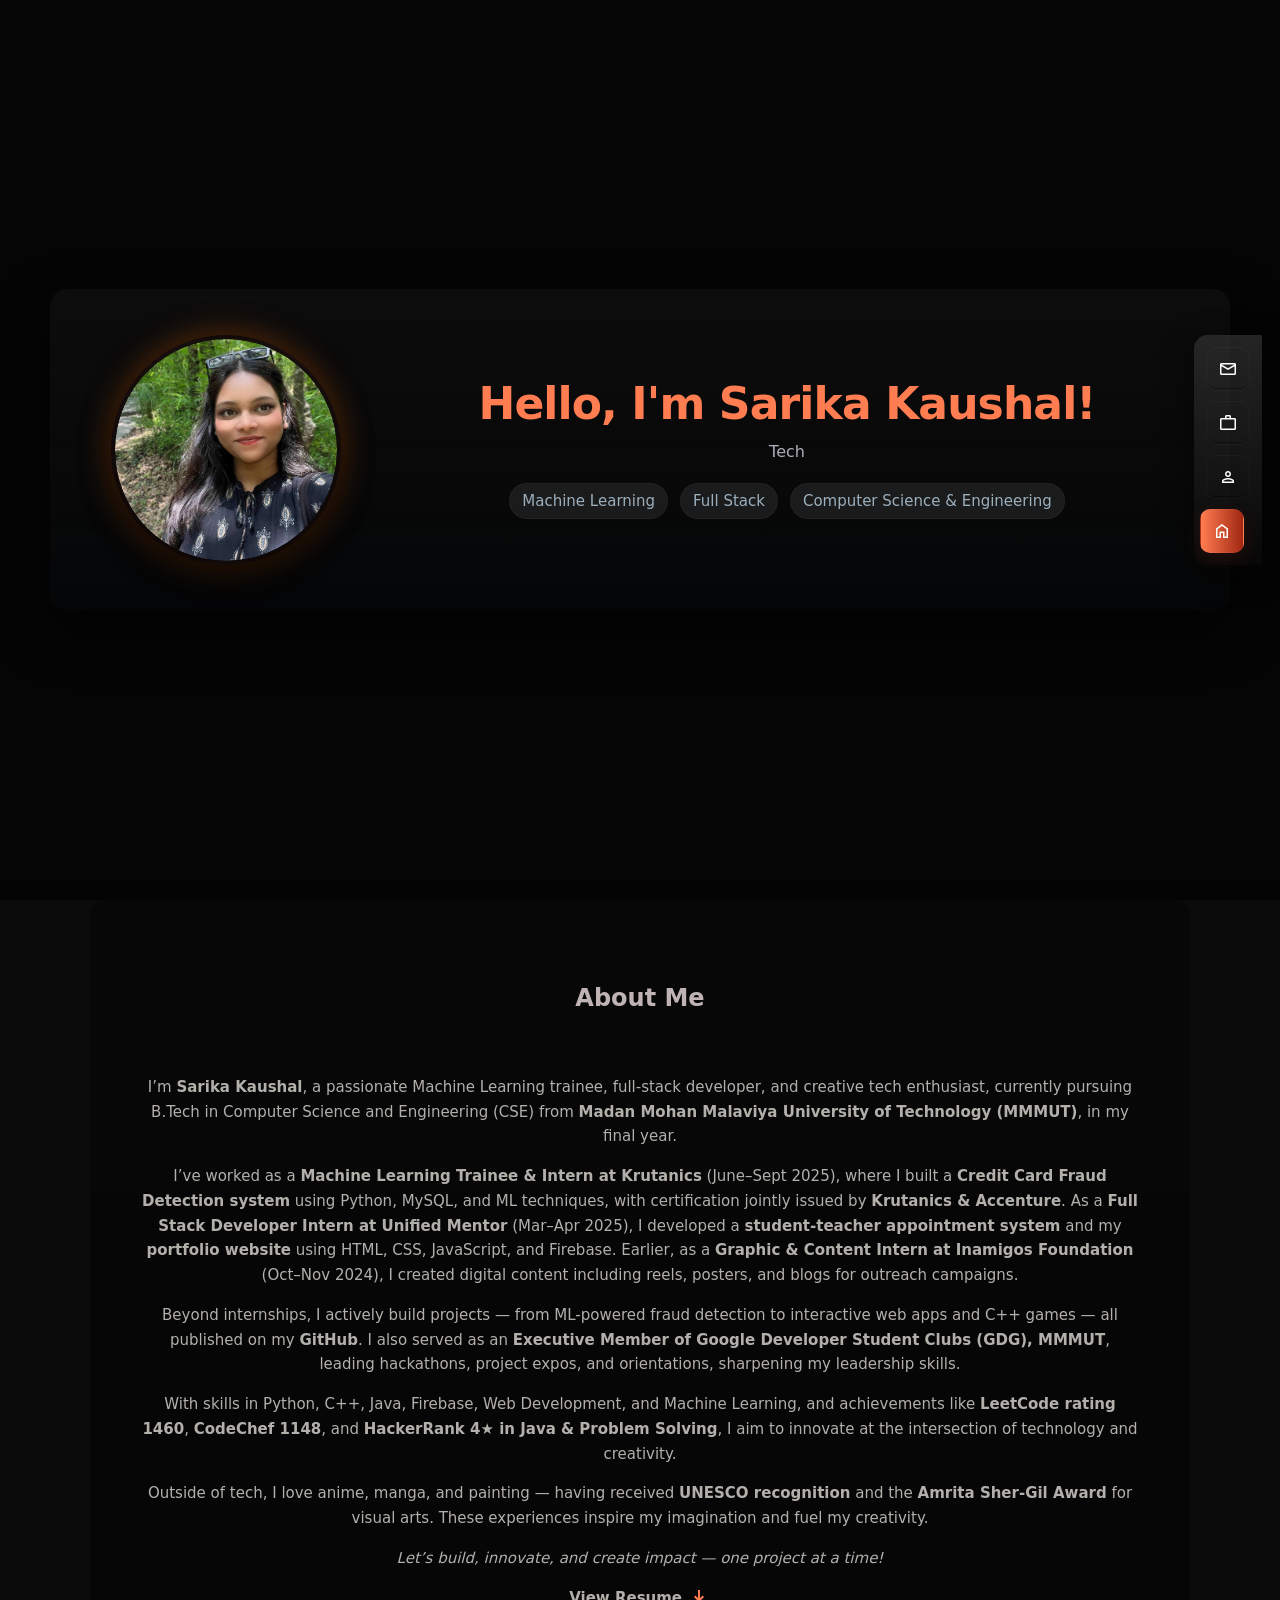
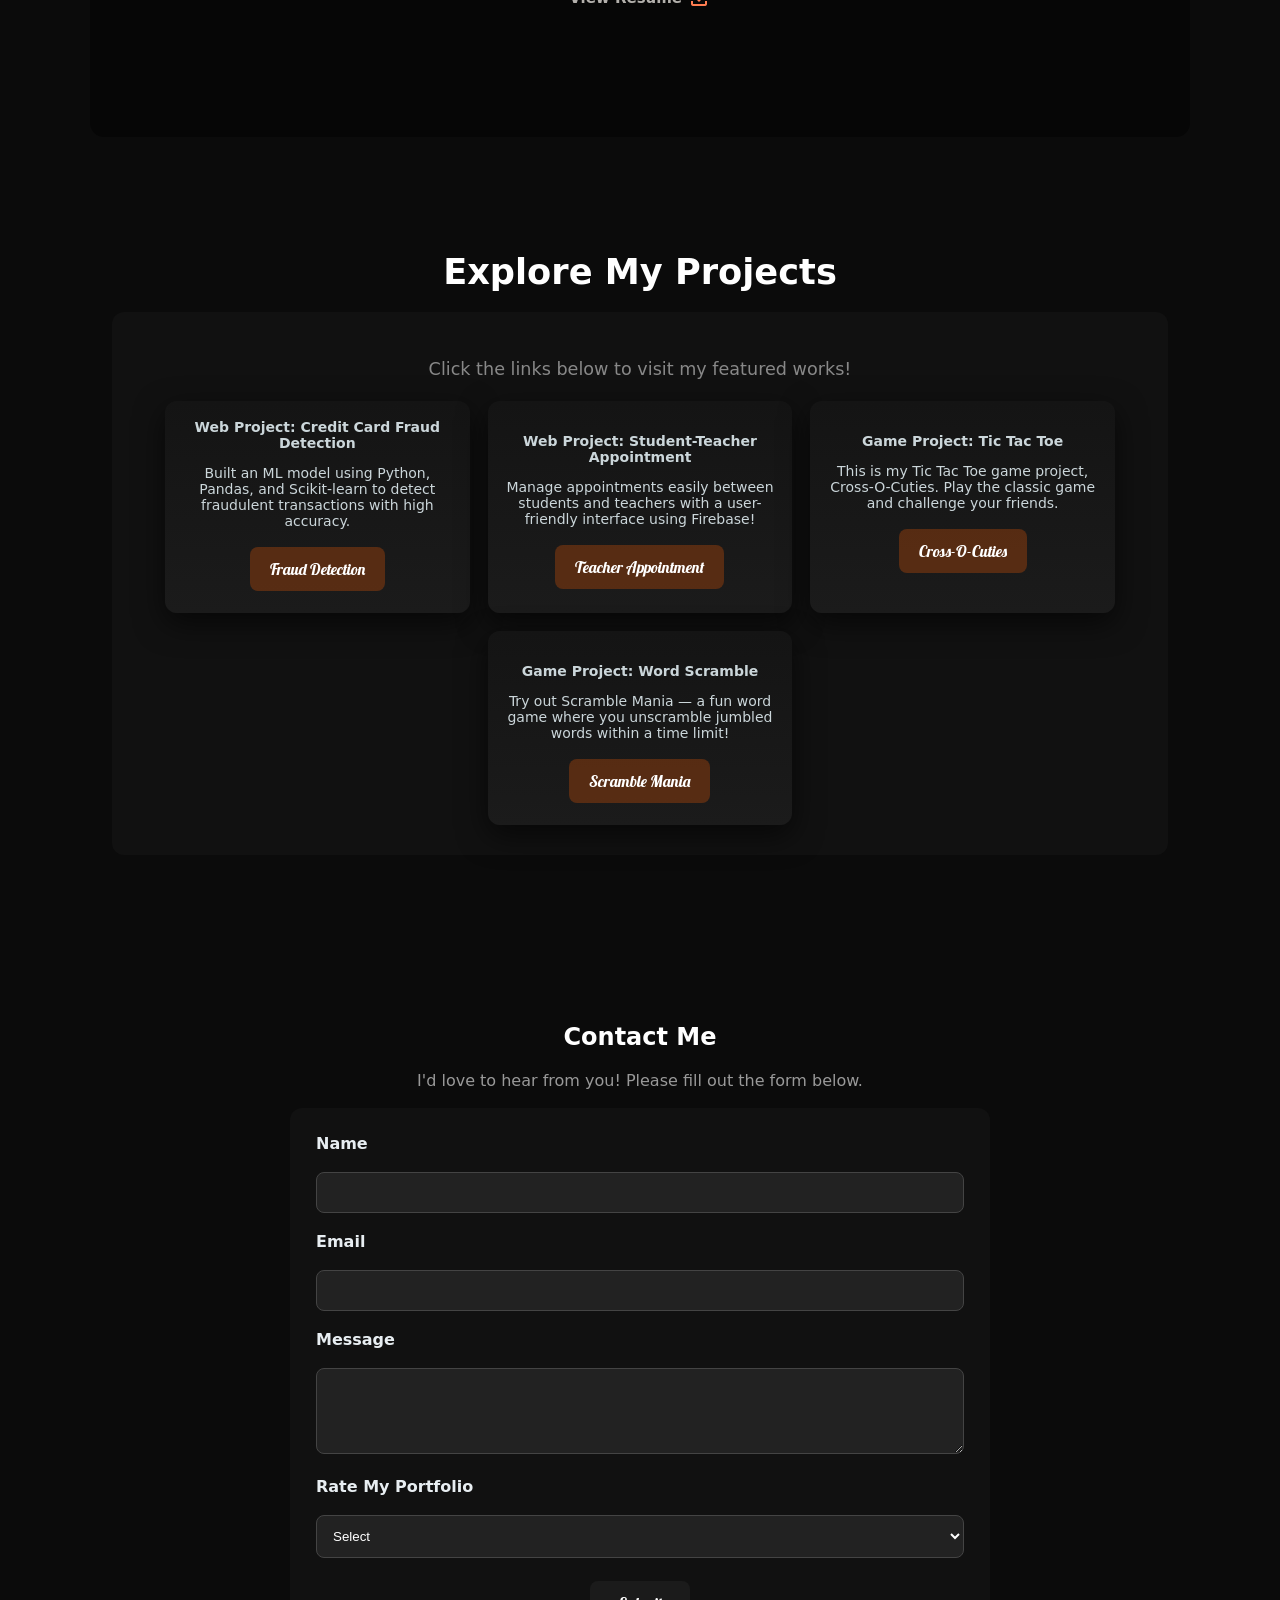
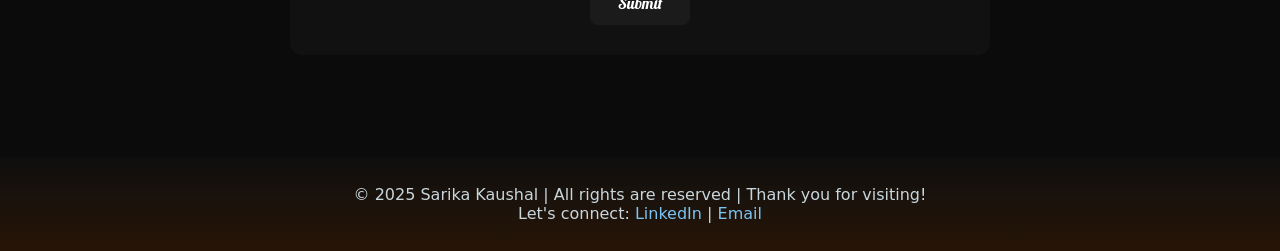
==== commit 27a0a205: "index.html" ====
--- a/index.html
+++ b/index.html
@@ -95,7 +95,7 @@
 
         <p style="margin-top:10px;">
           <b>View Resume</b>
-          <a href="https://drive.google.com/file/d/1D8HTVLZp0L1MIfEk9v_VzZuxheF3FULo/view?usp=sharing" target="_blank" rel="noopener">
+          <a href="https://drive.google.com/file/d/1ToAhflb8-HdAASqbzxfaQ1WiR7MPcPFJ/view" target="_blank" rel="noopener">
             <span class="material-symbols-outlined" style="cursor:pointer;color:var(--accent); vertical-align:middle;">download</span>
           </a>
         </p>
@@ -184,3 +184,4 @@
 </body>
 </html>
 
+
--- a/style.css
+++ b/style.css
@@ -1,40 +1,138 @@
-    body {
-font-family: 'Segoe UI', sans-serif;
-
-  margin: 0;
-  padding: 0;
-  color: #fff8;
-  height: 100vh;
-  overflow: auto;
-  position: relative;
+ .hidden {
+  opacity: 0;
+  visibility: hidden;
+  pointer-events: none;
+  transition: opacity 0.5s ease;
 }
 
-/* Background image using a pseudo-element */
-body::before {
-  content: "";
-  position: fixed;
-  top: 0;
-  left: 0;
+  :root{
+    --bg-900: #0b0b0b;
+    --bg-800: #111111;
+    --panel:  #1b1b1b;
+    --muted:  #9aa0a6;
+    --accent: #ff7d51; 
+    --accent-dark: #a12711;
+    --glass: rgba(255,255,255,0.03);
+  }
+
+  *{box-sizing:border-box}
+  html,body{height:100%}
+  body{
+    margin:0;
+    font-family: 'Inter', 'Segoe UI', system-ui, sans-serif;
+    background: var(--bg-900);
+    color: #e8eef2;
+    -webkit-font-smoothing:antialiased;
+    -moz-osx-font-smoothing:grayscale;
+    overflow-x:hidden;
+  }
+
+
+  body::before{
+ content:"";
+    position:fixed; inset:0;
+    z-index:-3;
+    background-image:url('https://images.wallpaperscraft.com/image/single/laptop_keyboard_glow_181211_3840x2160.jpg');
+    background-size:cover;
+    background-position:center;
+    opacity:0.35;
+    filter:brightness(1.2) contrast(1.05);
+  }
+
+
+  body::after{
+    content:"";
+    position:fixed;
+    inset:0;
+    z-index:-1;
+    background: linear-gradient(180deg, rgba(0,0,0,0.45), rgba(0,0,0,0.55));
+    pointer-events:none;
+  }
+
+  .navbar {
+    position: fixed;
+    right: 18px;
+    top: 50%;
+    transform: translateY(-50%);
+    display: flex;
+    flex-direction: column;
+    gap: 10px;
+    padding: 12px;
+    background: linear-gradient(180deg, rgba(54, 52, 52, 0.667), rgba(10,10,10,0.77));
+    border-radius: 14px 0 0 14px;
+    box-shadow: 0 8px 30px rgba(0,0,0,0.6);
+    z-index:999;
+    min-width:64px;
+    align-items:center;
+  }
+
+  .navbar a{
+    display:flex;
+    align-items:center;
+    justify-content:center;
+    width:44px;
+    height:44px;
+    border-radius:10px;
+    text-decoration:none;
+    color: #fff;
+    font-family: 'Lobster', cursive;
+    transition: all 250ms cubic-bezier(.2,.9,.2,1);
+    background: transparent;
+    border: 1px solid rgba(255,255,255,0.03);
+    box-shadow: inset 0 -2px 0 rgba(0,0,0,0.2);
+  }
+
+  .navbar a .material-symbols-outlined{ font-size:20px; }
+
+  .navbar a:hover{
+    transform: translateX(-6px) scale(1.03);
+    background: linear-gradient(90deg, rgba(255,92,40,0.12), rgba(161,39,17,0.06));
+    color: var(--accent);
+  }
+
+  .navbar a.active{
+    background: linear-gradient(90deg, var(--accent), var(--accent-dark));
+    color: white;
+    transform: translateX(-6px);
+    box-shadow: 0 6px 20px rgba(161,39,17,0.18);
+  }
+
+
+  .nav-label{
+    font-size:12px;
+    color:var(--muted);
+    margin-top:8px;
+    display:none;
+  }
+
+
+   .loading-screen {
+             position: fixed;
+  width: 100%;
   height: 100%;
-  width: 100%;
-  background-image: url('https://images.wallpaperscraft.com/image/single/laptop_keyboard_glow_181211_3840x2160.jpg');
-  background-size: cover;
-  background-repeat: no-repeat;
-  background-position: center;
-  background-color: rgba(0, 0, 0, 0.29); 
-  background-blend-mode: darken;
-  z-index: -1; /* Send it behind everything */
-}
-
-
- .logo-container {
+  background: rgba(0, 0, 0, 0.8);
+  z-index: 1000;
   display: flex;
   justify-content: center;
   align-items: center;
   flex-direction: column;
-}
-
-.logo {
+  padding: 20px;
+  box-sizing: border-box;
+        }
+
+        .loading-text {
+         position: absolute;
+  font-family: 'Lobster', cursive;
+  font-size: 0.75rem;
+  color: #ff4b2b;
+  text-align: center;
+  max-width: 70%;
+  word-wrap: break-word;
+  z-index: 2;
+  pointer-events: none;
+        }
+        
+        .logo {
   position: relative;
   width: 60px;
   height: 60px;
@@ -81,293 +179,189 @@
             opacity: 0.8;
         }
     }
-               .navbar {
-            font-family: 'Lobster', cursive;
-            background-color: #1a1a1a;
-            overflow: hidden;
-            position: fixed;
-            top: 0;
-            width: 100%;
-            z-index: 9;
-            padding: 10px 0;
-            ;
-        }
-
-        .navbar a {
-            float: right;
-            display: block;
-            color:white ;
-            text-align: center;
-            padding: 7px 12px;
-            margin: 0 4px;
-            text-decoration: none ;
-        }
-
-        .navbar a:hover {
-            background-color: #ddd;
-            color: black;
-        }
-
-        .navbar a.active {
-            background-color: #444;
-            color: white;
-        }
-
-        #content {
-            padding: 20px;
-            font-size: 16px;
-            opacity: 0;
-            animation: fadeIn 3s forwards, slideUp 1.5s forwards;
-            animation-delay: 0.5s;
-            max-width: 1490px;
-            text-align: justify;
-            line-height: 1.5;
-            margin-top: 60px;
-            flex-grow: 1;
-            overflow-y: auto;
-        }
-
-        @keyframes fadeIn {
-            0% { opacity: 0; }
-            100% { opacity: 1; }
-        }
-
-        @keyframes slideUp {
-            0% { transform: translateY(50px); opacity: 0; }
-            100% { transform: translateY(0); opacity: 1; }
-        }
- .loading-screen {
-             position: fixed;
-  width: 100%;
-  height: 100%;
-  background: rgba(0, 0, 0, 0.8);
-  z-index: 1000;
-  display: flex;
-  justify-content: center;
-  align-items: center;
-  flex-direction: column;
-  padding: 20px;
-  box-sizing: border-box;
-        }
-
-        .loading-text {
-         position: absolute;
-  font-family: 'Lobster', cursive;
-  font-size: 0.75rem;
-  color: #ff4b2b;
-  text-align: center;
-  max-width: 70%;
-  word-wrap: break-word;
-  z-index: 2;
-  pointer-events: none;
-        }
-        
-     
-
-.hidden-tab {
-            display: none; /* Initially hidden */
-            padding: 20px;
-            margin-top: 20px;
-            background: #ff416c;
-            color: white;
-            border-radius: 10px;
-        }
-
-        .hidden-tab.active {
-            display: block; /* Show when active */
-        }
-
-
-  button {
-      background-color:#5a7c8a ; /* Green background */
-      border: none;             /* Remove borders */
-      color: white;             /* White text */
-      padding: 12px 20px;       /* Add padding */
-      text-align: center;       /* Center text */
-      text-decoration: none;    /* Remove underline */
+
+  #hero{
+    min-height:100vh;
+    display:flex;
+    align-items:center;
+    justify-content:center;
+    padding: 48px 28px;
+  }
+
+  .hero-inner{
+    width:100%;
+    max-width:1180px;
+    display:flex;
+    align-items:center;
+    justify-content:center;
+    gap:34px;
+    background: linear-gradient(180deg, rgba(16, 15, 15, 0.782), rgba(15, 122, 228, 0.01));
+    border-radius: 18px;
+    padding: 46px;
+    box-shadow: 0 20px 50px rgba(0,0,0,0.6);
+  }
+
+  
+  .profile-col{
+    flex: 0 0 260px;
+    display:flex;
+    align-items:center;
+    justify-content:center;
+  }
+
+  .profile-pic {
+    width: 230px;
+    height: 230px;
+    border-radius: 50%;
+    overflow:hidden;
+    border: 4px solid rgba(60, 16, 2, 0.17);
+    box-shadow: 0 10px 30px rgba(0, 0, 0, 0.755), 0 0 30px rgba(126, 59, 11, 0.888);
+    transition: transform .45s cubic-bezier(.2,.9,.2,1);
+    background: linear-gradient(180deg, rgba(255,255,255,0.02), rgba(0,0,0,0.06));
+  }
+
+  .profile-pic img{
+    width:100%;
+    height:100%;
+    object-fit:cover;
+    display:block;
+    border-radius: 50%;
+    transform-origin:center center;
+  }
+
+  .profile-pic:hover{ transform: translateY(-6px) scale(1.02); }
+
+    button {
+      background-color:#c14d095e ; 
+      border: none;           
+      color: white;       
+      padding: 12px 20px;  
+      text-align: center;  
+      text-decoration: none;    
       display: inline-block;
-      font-family: 'Lobster', cursive;    /* Inline-block for layout */
-      font-size: 16px;          /* Font size */
-      margin: 4px 2px;          /* Margin around button */
-      cursor: pointer;          /* Pointer cursor on hover */
-      border-radius: 8px;       /* Rounded corners */
-      transition: background-color 0.3s ease; /* Smooth hover effect */
+      font-family: 'Lobster', cursive;    
+      font-size: 16px;   
+      margin: 4px 2px;          
+      cursor: pointer;          
+      border-radius: 8px;      
+      transition: background-color 0.3s ease; 
 
     }
 
     button:hover {
-      background-color:  #222; /* Darker green on hover */
+      background-color:  #c14d09b1; 
     }
-html {
-            scroll-behavior: smooth;
-        }
-#hero {
-  background: rgba(0, 0, 0, 0.9);
-  color: white;
-  padding: 3rem 1rem;
-  display: flex;
-  justify-content: center;
-}
-
-#hero-content {
-  display: flex;
-  align-items: center;
-  gap: 2rem;
-  flex-wrap: wrap;
-  text-align: left;
-  max-width: 900px;
-}
-
-#hero-text {
-  flex: 1;
-}
-
-
- #foood-section {
-            margin-top: 50px;
-            padding: 20px;
-            background-color: rgba(9, 9, 9, 0.74);
-            text-align: center;
-        }
-
-html {
-            scroll-behavior: smooth;
-        }
- .profile-pic img {
-      width: 200px;
-      height: 200px;
-      object-fit: cover;
-      border-radius: 50%;
-      border: 3px solid rgba(128, 128, 128, 0.5);
-      box-shadow: 0 0 10px rgba(0, 0, 0, 0.3);
-      margin-right: 30px;
-    }
-#about-section {
-            display: flex;
-            align-items: center;
-            background-color: rgba(0, 0, 0, 0.85);
-            padding: 10px;
-
-        }
-        
-        #about-section div {
-            max-width: 75%;
-        }
+    
+
+  .hero-col{
+    flex:1;
+    color: #e8eef2;
+    display:flex;
+    flex-direction:column;
+    align-items:center;
+    text-align:center;
+    gap:8px;
+  }
+
+  .hero-col h1{
+    margin:0;
+    font-size: clamp(28px, 4.2vw, 44px);
+    letter-spacing: -0.02em;
+    color: var(--accent);
+    line-height:1.05;
+  }
+  .hero-col h4{
+    margin:6px 0 0 0;
+    font-weight:500;
+    color: #b9b6c2;
+    opacity:0.95;
+  }
+
+
+  .hero-meta{
+    margin-top:14px;
+    display:flex;
+    gap:12px;
+    align-items:center;
+    justify-content:center;
+    flex-wrap:wrap;
+  }
+  .pill{
+    
+    background: rgba(255, 255, 255, 0.079);
+    padding:8px 12px;
+    border-radius:999px;
+    border: 1px solid rgba(255,255,255,0.03);
+    font-size:15px;
+    color:#9cafbd;
+  }
+
   
- .about-container {
-    max-width: 1000px;
-    margin: 0 auto;        
-    padding: 15px;
-    text-align: justify;   
-    line-height: 1.5;       
-    font-size: 17px;
-    font-align:center;
-}
- .project-card {
-    flex: 1;
-    min-width: 280px;
-    padding: 20px;
-    border-radius: 8px;
-    background-color: #222;
-    color: white;
-    transition: transform 0.3s ease, box-shadow 0.3s ease;
-  }
-
-  .project-card:hover {
-    transform: scale(0.97); /* Zoom out effect */
-    box-shadow: 0 0 10px rgba(255, 255, 255, 0.1);
-  }
-
-  .project-button {
-    padding: 10px 20px;
-    background-color: #4b6e7a;
-    color: white;
-    border: none;
-    border-radius: 6px;
-    cursor: pointer;
-    transition: background-color 0.3s;
-  }
-
-  .project-button:hover {
-    background-color: #5c8190;
-  }
-/* Responsive Fixes for All Devices */
-@media (max-width: 1024px) {
-  #hero-content, #about-section, .about-container {
-    flex-direction: column;
-    text-align: center;
-  }
-
-  .profile-pic img {
-    margin: 0 auto 20px;
-  }
-
-  #hero-text {
-    text-align: center;
-  }
-
-  .logo-container {
-    top: 40%;
-  }
-}
-
-@media (max-width: 768px) {
- 
-
-  .project-card {
-    min-width: 90%;
-  }
-
-  #about-section {
-    flex-direction: column;
-    padding: 20px;
-  }
-
-  .about-container {
-    font-size: 16px;
-    padding: 10px;
-  }
-
-  .profile-pic img {
-    width: 150px;
-    height: 150px;
-  }
-
-  .loading-text {
-    font-size: 0.8em;
-    width: auto;
-  }
-}
-
-@media (max-width: 480px) {
-  #hero {
-    padding: 2rem 1rem;
-  }
-
-  .logo {
-    width: 45px;
-    height: 45px;
-  }
-
-  .logo::before {
-    width: 38px;
-    height: 38px;
-  }
-
-  button, .project-button {
-    width: 100%;
-    font-size: 15px;
-  }
-
-  #content {
-    padding: 10px;
-    font-size: 14px;
-  }
-
-  .center-card {
-  width: 50%;
-  margin: 20px auto;
-  text-align: center;
-}
-
-}
+  section{
+    padding: 84px 22px;
+    min-height:80vh;
+  }
+
+  #about-section{
+    background: linear-gradient(180deg, rgba(0,0,0,0.32), rgba(0,0,0,0.45));
+    border-radius: 14px;
+    max-width:1100px;
+    margin: 0 auto;
+    color:#e8eef2;
+  }
+
+  .about-container{ padding:28px; line-height:1.65; color:#b3b0ac; font-size:15px; }
+
+  #foood-section{
+    max-width:1100px;
+    margin: 0 auto;
+  }
+
+  .projects-grid{
+    display:flex;
+    gap:18px;
+    flex-wrap:wrap;
+    justify-content:center;
+    margin-top:18px;
+  }
+
+  .project-card{
+    width: calc(33% - 24px);
+    min-width:240px;
+    background: linear-gradient(180deg, #141414, #1b1b1b);
+    border-radius:12px;
+    padding:18px;
+    box-shadow: 0 10px 30px rgba(0,0,0,0.6);
+    transition: transform .28s ease, box-shadow .28s ease;
+  }
+  .project-card:hover{
+    transform: translateY(-10px);
+    box-shadow: 0 20px 40px rgba(161,39,17,0.08);
+  }
+
+  .project-card p{ color: #cbd6da; font-size:14px }
+
+
+  form{ max-width:700px; margin: 8px auto; }
+
+
+  footer{
+    padding:28px 22px; text-align:center;
+    background: linear-gradient(180deg, #13121295, #48220376);
+    color:#c9d7dd;
+  }
+
+
+  @media (max-width: 980px){
+    .hero-inner{ padding:34px; gap:18px; flex-direction:column-reverse; text-align:center; }
+    .profile-col{ order: -1; }
+    .project-card{ width: calc(50% - 18px); }
+    .navbar{ right:10px; gap:8px; padding:10px; }
+    .nav-label{ display:none; }
+  }
+  @media (max-width:600px){
+    .project-card{ width: 100%; }
+    .navbar{ right:6px; top:auto; bottom:14px; transform:none; flex-direction:row; border-radius:12px; left:50%; transform:translateX(-50%); }
+    .navbar a{ width:44px; height:44px; }
+    .nav-label{ display:none; }
+  }
